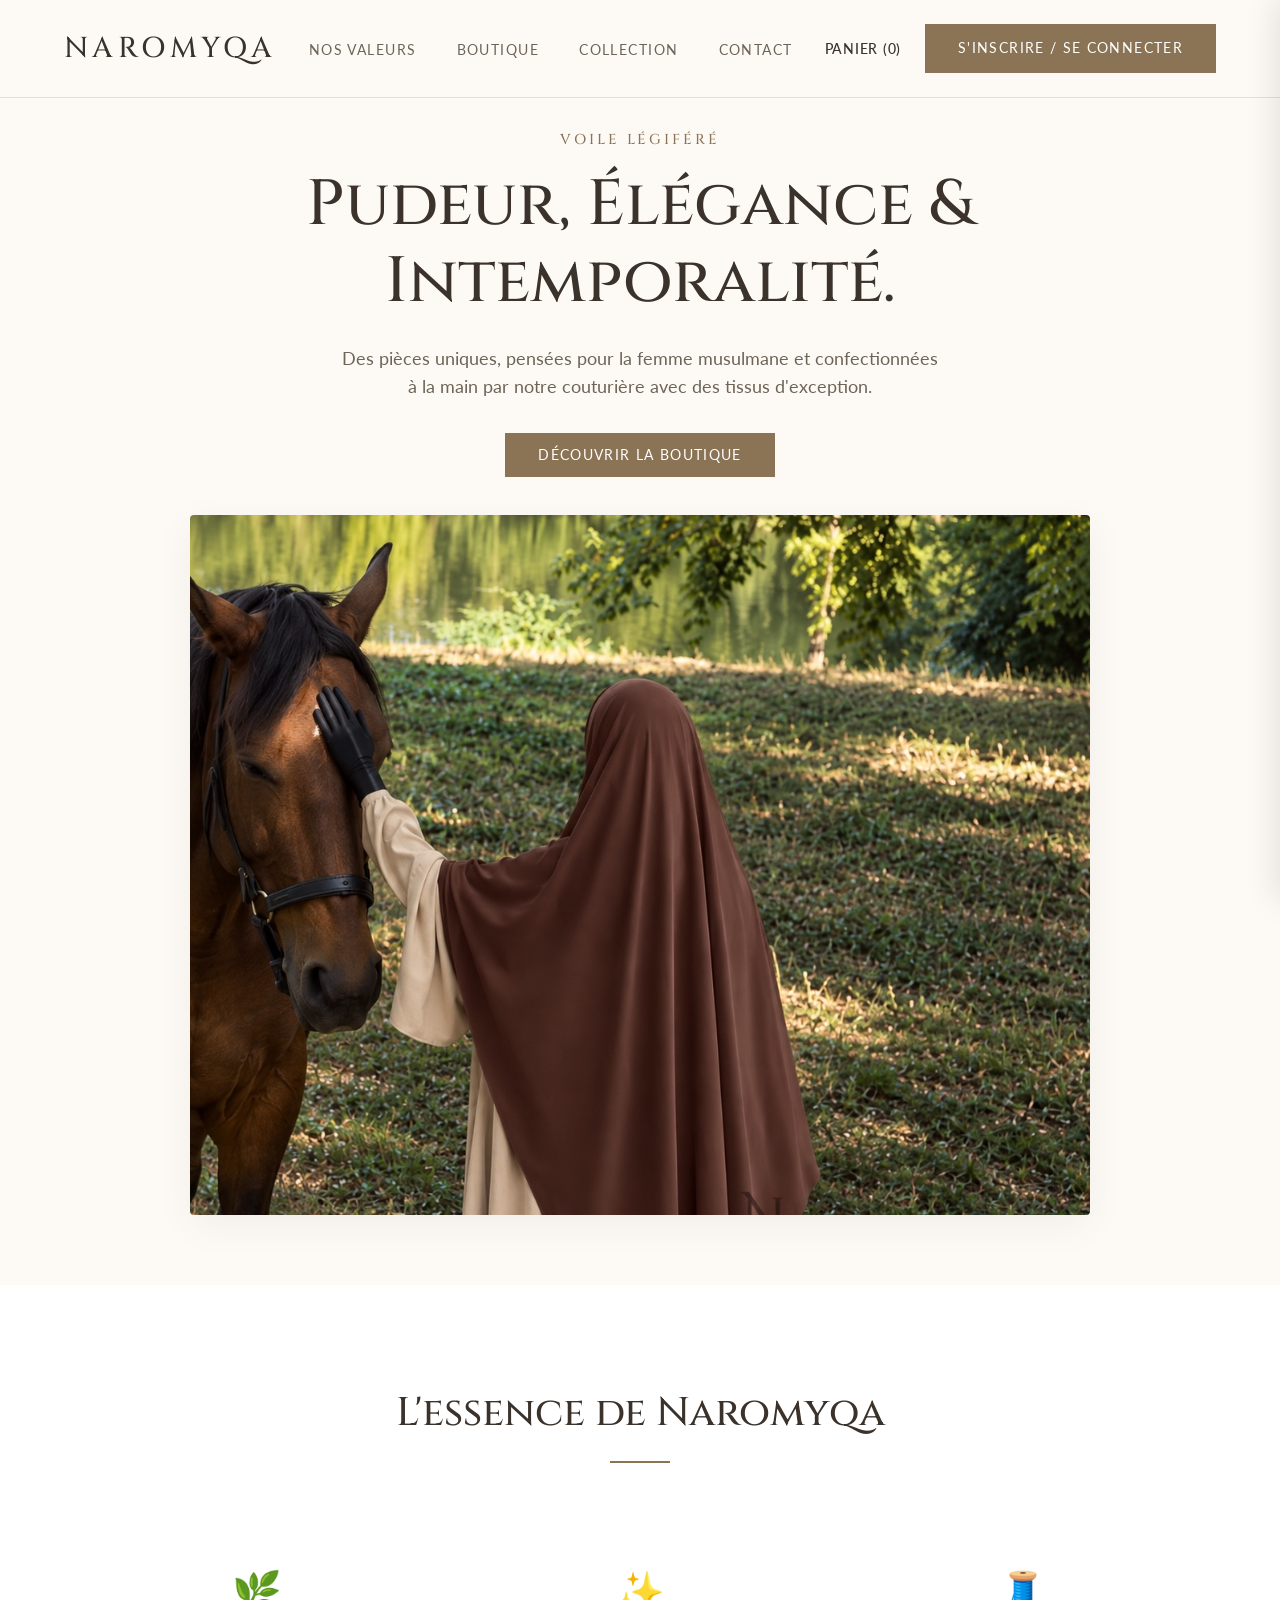
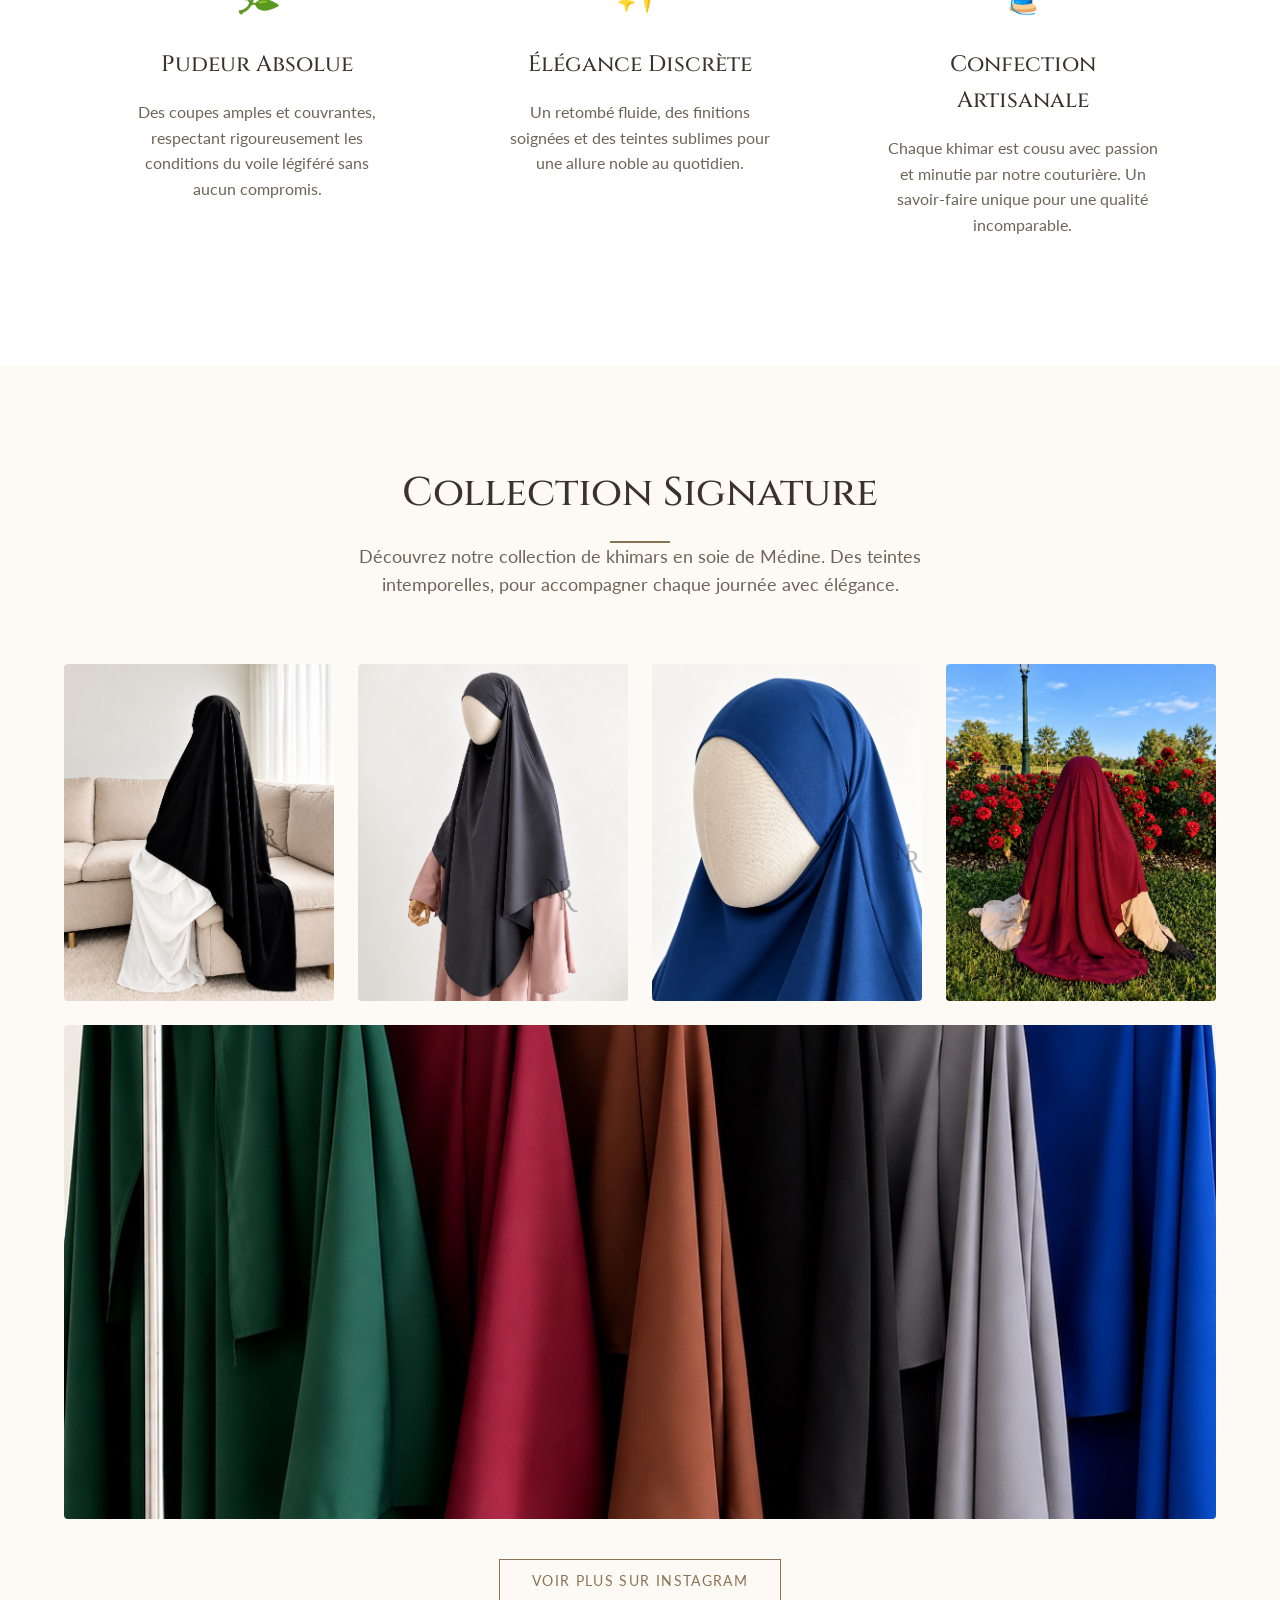
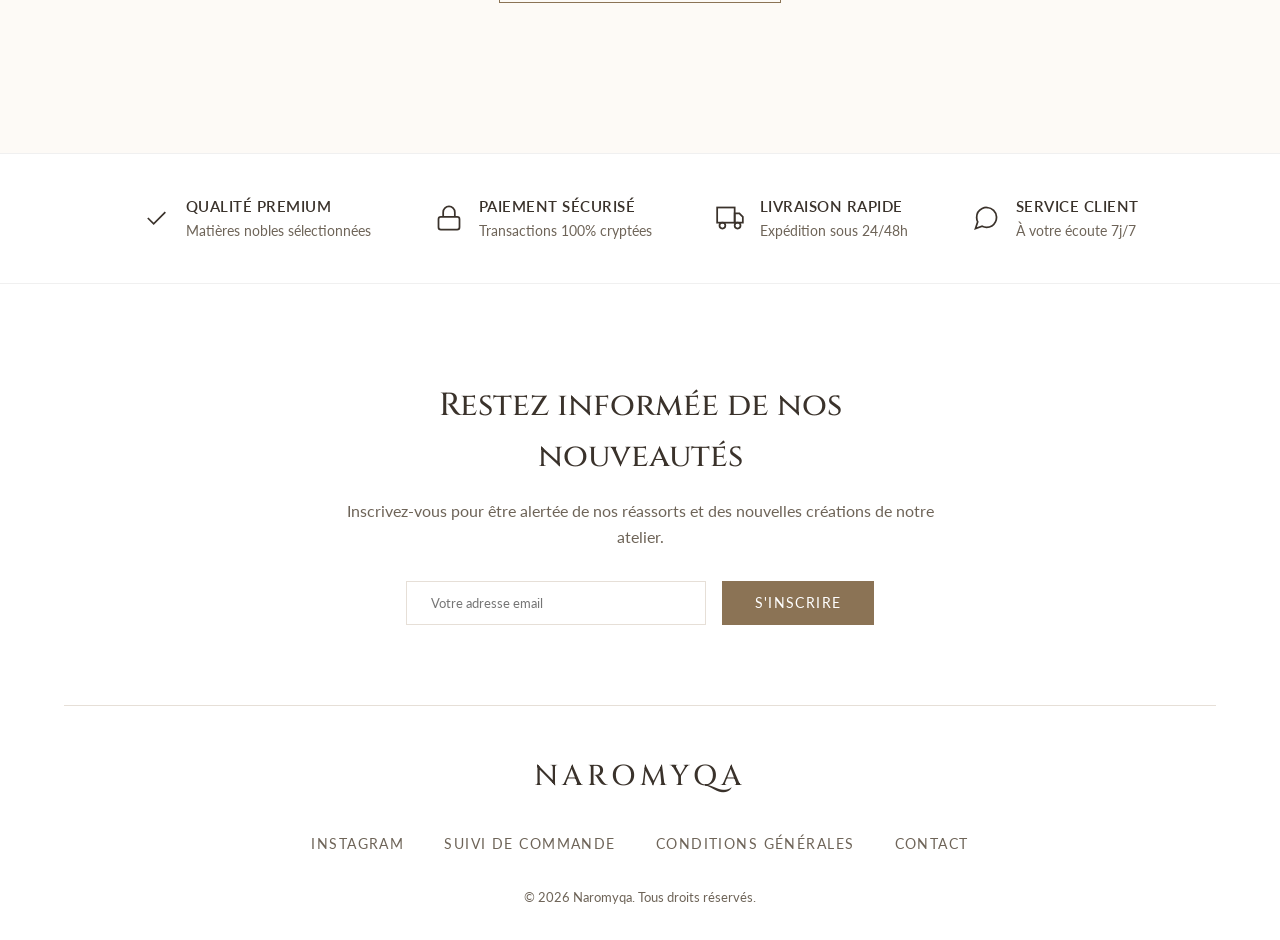
==== index.html @ 2ec2189b "Initial commit with checkout and klaviyo backend" ====
<!DOCTYPE html>
<html lang="fr">
<head>
    <meta charset="UTF-8">
    <meta name="viewport" content="width=device-width, initial-scale=1.0">
    <title>Naromyqa | Pudeur, Élégance, Intemporalité</title>
    <meta name="description" content="Découvrez Naromyqa, votre marque de khimars et voiles légiférés. Des pièces intemporelles, confectionnées avec soin par notre couturière.">
    <link rel="preconnect" href="https://fonts.googleapis.com">
    <link rel="preconnect" href="https://fonts.gstatic.com" crossorigin>
    <link href="https://fonts.googleapis.com/css2?family=Cinzel:wght@400;500;600&family=Lato:wght@300;400&display=swap" rel="stylesheet">
    <link rel="stylesheet" href="styles.css">
    <script src="https://cdn.jsdelivr.net/npm/@supabase/supabase-js@2"></script>
</head>
<body>
    <nav class="navbar">
        <a href="index.html" class="logo">NAROMYQA</a>
        <ul class="nav-links">
            <li><a href="index.html#valeurs">Nos Valeurs</a></li>
            <li><a href="boutique.html">Boutique</a></li>
            <li><a href="index.html#collection">Collection</a></li>
            <li><a href="index.html#contact">Contact</a></li>
        </ul>
        <div class="nav-actions">
            <a href="#" class="cart-toggle" id="cart-btn">Panier (<span id="cart-count">0</span>)</a>
            <a href="login.html" class="btn-primary" id="nav-auth-btn">S'inscrire / Se connecter</a>
        </div>
    </nav>

    <header class="hero">
        <div class="hero-content fade-in-up">
            <span class="eyebrow">Voile Légiféré</span>
            <h1 class="hero-title">Pudeur, Élégance & Intemporalité.</h1>
            <p class="hero-subtitle">Des pièces uniques, pensées pour la femme musulmane et confectionnées à la main par notre couturière avec des tissus d'exception.</p>
            <div class="hero-actions">
                <a href="boutique.html" class="btn-primary">Découvrir la boutique</a>
            </div>
        </div>
        <div class="hero-image-wrapper fade-in-up delay-1">
            <img src="assets/hero-khimar.jpg" alt="Collection Naromyqa Khimar" class="hero-image">
        </div>
    </header>

    <section id="valeurs" class="features">
        <div class="section-header fade-in-up">
            <h2>L'essence de Naromyqa</h2>
            <div class="divider"></div>
        </div>
        <div class="features-grid">
            <div class="feature-card fade-in-up">
                <div class="icon">🌿</div>
                <h3>Pudeur Absolue</h3>
                <p>Des coupes amples et couvrantes, respectant rigoureusement les conditions du voile légiféré sans aucun compromis.</p>
            </div>
            <div class="feature-card fade-in-up delay-1">
                <div class="icon">✨</div>
                <h3>Élégance Discrète</h3>
                <p>Un retombé fluide, des finitions soignées et des teintes sublimes pour une allure noble au quotidien.</p>
            </div>
            <div class="feature-card fade-in-up delay-2">
                <div class="icon">🧵</div>
                <h3>Confection Artisanale</h3>
                <p>Chaque khimar est cousu avec passion et minutie par notre couturière. Un savoir-faire unique pour une qualité incomparable.</p>
            </div>
        </div>
    </section>

    <section id="collection" class="collection fade-in-up">
        <div class="section-header">
            <h2>Collection Signature</h2>
            <div class="divider"></div>
            <p class="collection-desc">Découvrez notre collection de khimars en soie de Médine. Des teintes intemporelles, pour accompagner chaque journée avec élégance.</p>
        </div>
        <div class="gallery-grid">
            <div class="gallery-item">
                <img src="assets/khimar-gris.jpg" alt="Khimar Gris">
                <div class="overlay"><span>Gris</span></div>
            </div>
            <div class="gallery-item">
                <img src="assets/khimar-noir.jpg" alt="Khimar Noir">
                <div class="overlay"><span>Noir</span></div>
            </div>
            <div class="gallery-item">
                <img src="assets/khimar-bleu.jpg" alt="Khimar Bleu Marine">
                <div class="overlay"><span>Bleu Marine</span></div>
            </div>
            <div class="gallery-item">
                <img src="assets/khimar-bordeaux.jpg" alt="Khimar Bordeaux">
                <div class="overlay"><span>Bordeaux</span></div>
            </div>
            <div class="gallery-item large">
                <img src="assets/collection.jpg" alt="Collection Complète">
                <div class="overlay"><span>La Collection</span></div>
            </div>
        </div>
        <div class="collection-action">
            <a href="https://instagram.com/naromyqa" target="_blank" class="btn-secondary">Voir plus sur Instagram</a>
        </div>
    </section>

    <!-- TRUST BAR CONVERSION -->
    <section class="trust-bar fade-in-up" style="margin-top: 4rem;">
        <div class="trust-item">
            <svg viewBox="0 0 24 24" fill="none" stroke="currentColor" stroke-width="1.5"><path d="M5 12l5 5L20 7"></path></svg>
            <div>
                <h4>Qualité Premium</h4>
                <p>Matières nobles sélectionnées</p>
            </div>
        </div>
        <div class="trust-item">
            <svg viewBox="0 0 24 24" fill="none" stroke="currentColor" stroke-width="1.5"><rect x="3" y="11" width="18" height="11" rx="2" ry="2"></rect><path d="M7 11V7a5 5 0 0 1 10 0v4"></path></svg>
            <div>
                <h4>Paiement Sécurisé</h4>
                <p>Transactions 100% cryptées</p>
            </div>
        </div>
        <div class="trust-item">
            <svg viewBox="0 0 24 24" fill="none" stroke="currentColor" stroke-width="1.5"><rect x="1" y="3" width="15" height="13"></rect><polygon points="16 8 20 8 23 11 23 16 16 16 16 8"></polygon><circle cx="5.5" cy="18.5" r="2.5"></circle><circle cx="18.5" cy="18.5" r="2.5"></circle></svg>
            <div>
                <h4>Livraison Rapide</h4>
                <p>Expédition sous 24/48h</p>
            </div>
        </div>
        <div class="trust-item">
            <svg viewBox="0 0 24 24" fill="none" stroke="currentColor" stroke-width="1.5"><path d="M21 11.5a8.38 8.38 0 0 1-.9 3.8 8.5 8.5 0 0 1-7.6 4.7 8.38 8.38 0 0 1-3.8-.9L3 21l1.9-5.7a8.38 8.38 0 0 1-.9-3.8 8.5 8.5 0 0 1 4.7-7.6 8.38 8.38 0 0 1 3.8-.9h.5a8.48 8.48 0 0 1 8 8v.5z"></path></svg>
            <div>
                <h4>Service Client</h4>
                <p>À votre écoute 7j/7</p>
            </div>
        </div>
    </section>

    <footer id="contact" class="footer">
        <div class="footer-cta fade-in-up">
            <h2>Restez informée de nos nouveautés</h2>
            <p>Inscrivez-vous pour être alertée de nos réassorts et des nouvelles créations de notre atelier.</p>
            <form class="waitlist-form">
                <input type="email" placeholder="Votre adresse email" required>
                <button type="submit" class="btn-primary">S'inscrire</button>
            </form>
        </div>
        <div class="footer-bottom">
            <div class="logo">NAROMYQA</div>
            <div class="footer-links">
                <a href="#">Instagram</a>
                <a href="suivi.html">Suivi de commande</a>
                <a href="#">Conditions Générales</a>
                <a href="#">Contact</a>
            </div>
            <p class="copyright">© 2026 Naromyqa. Tous droits réservés.</p>
        </div>
    </footer>

    <!-- Panier (Sidebar) -->
    <div class="cart-overlay" id="cart-overlay"></div>
    <div class="cart-sidebar" id="cart-sidebar">
        <div class="cart-header">
            <h2>Votre Panier</h2>
            <button class="close-cart" id="close-cart">&times;</button>
        </div>
        <div class="shipping-bar-container">
            <p id="shipping-message">Livraison gratuite à partir de <strong>80 €</strong></p>
            <div class="shipping-progress">
                <div class="shipping-progress-fill" id="shipping-progress-fill"></div>
            </div>
        </div>
        <div class="cart-items" id="cart-items">
            <!-- Items injectés via JS -->
        </div>
        <div class="cart-footer">
            <div class="cart-reassurance">
                <span>🔒 Paiement sécurisé</span>
                <span>📦 Expédition 24/48h</span>
            </div>
            <div class="cart-total">
                <span>TOTAL</span>
                <span id="cart-total-price">0,00 €</span>
            </div>
            <button class="btn-primary w-100 checkout-btn" onclick="window.location.href='checkout.html'" style="width:100%; font-size:1.1rem; padding:1rem; letter-spacing:1px; display:flex; justify-content:center; align-items:center; gap:10px;">
                <svg width="20" height="20" viewBox="0 0 24 24" fill="none" stroke="currentColor" stroke-width="2"><rect x="3" y="11" width="18" height="11" rx="2" ry="2"></rect><path d="M7 11V7a5 5 0 0 1 10 0v4"></path></svg>
                PASSER À LA CAISSE
            </button>
            <div class="payment-methods">
                <img src="https://upload.wikimedia.org/wikipedia/commons/b/b5/PayPal.svg" alt="PayPal" height="15" style="margin-right:10px;">
                <img src="https://upload.wikimedia.org/wikipedia/commons/2/2a/Mastercard-logo.svg" alt="Mastercard" height="15">
            </div>
        </div>
    </div>

    <script src="auth.js?v=3"></script>
    <script src="script.js?v=3"></script>
</body>
</html>
---- styles.css ----
:root {
    --bg-color: #fdfaf6; /* Soft beige/cream */
    --text-primary: #3a322b; /* Deep taupe/brown */
    --text-secondary: #6e6458;
    --accent: #8b7355; /* Warm earthy tone */
    --accent-hover: #6a573f;
    --surface: #ffffff;
    --border: #e6dfd7;
}

* {
    margin: 0;
    padding: 0;
    box-sizing: border-box;
}

body {
    background-color: var(--bg-color);
    color: var(--text-primary);
    font-family: 'Lato', sans-serif;
    line-height: 1.6;
    overflow-x: hidden;
    -webkit-font-smoothing: antialiased;
}

h1, h2, h3, .logo, .eyebrow {
    font-family: 'Cinzel', serif;
    font-weight: 500;
}

a {
    text-decoration: none;
    color: inherit;
    transition: color 0.3s ease;
}

/* Navbar */
.navbar {
    position: fixed;
    top: 0;
    left: 0;
    width: 100%;
    padding: 1.5rem 5%;
    display: flex;
    justify-content: space-between;
    align-items: center;
    background: rgba(253, 250, 246, 0.9);
    backdrop-filter: blur(10px);
    z-index: 1000;
    border-bottom: 1px solid var(--border);
}

.logo {
    font-size: 1.8rem;
    letter-spacing: 0.15em;
    color: var(--text-primary);
}

.nav-links {
    display: flex;
    list-style: none;
    gap: 2.5rem;
}

.nav-links a {
    font-size: 0.9rem;
    color: var(--text-secondary);
    text-transform: uppercase;
    letter-spacing: 0.1em;
}

.nav-links a:hover {
    color: var(--accent);
}

/* Buttons */
.btn-primary {
    background: var(--accent);
    color: #fff;
    padding: 0.8rem 2rem;
    font-family: 'Lato', sans-serif;
    font-weight: 400;
    text-transform: uppercase;
    letter-spacing: 0.1em;
    font-size: 0.85rem;
    transition: all 0.3s ease;
    border: 1px solid var(--accent);
    cursor: pointer;
}

.btn-primary:hover {
    background: var(--accent-hover);
    border-color: var(--accent-hover);
}

.btn-secondary {
    background: transparent;
    color: var(--accent);
    padding: 0.8rem 2rem;
    font-family: 'Lato', sans-serif;
    text-transform: uppercase;
    letter-spacing: 0.1em;
    font-size: 0.85rem;
    transition: all 0.3s ease;
    border: 1px solid var(--accent);
}

.btn-secondary:hover {
    background: var(--accent);
    color: #fff;
}

/* Hero Section */
.hero {
    min-height: 100vh;
    display: flex;
    flex-direction: column;
    align-items: center;
    justify-content: center;
    text-align: center;
    padding: 8rem 5% 4rem;
    position: relative;
}

.hero-content {
    max-width: 800px;
    z-index: 2;
    margin-bottom: 3rem;
}

.eyebrow {
    color: var(--accent);
    letter-spacing: 0.2em;
    font-size: 0.9rem;
    display: block;
    margin-bottom: 1rem;
    text-transform: uppercase;
}

.hero-title {
    font-size: clamp(2.5rem, 5vw, 4.5rem);
    line-height: 1.2;
    margin-bottom: 1.5rem;
    color: var(--text-primary);
}

.hero-subtitle {
    font-size: 1.1rem;
    color: var(--text-secondary);
    max-width: 600px;
    margin: 0 auto 2.5rem;
}

.hero-image-wrapper {
    width: 100%;
    max-width: 900px;
    position: relative;
}

.hero-image {
    width: 100%;
    height: auto;
    max-height: 700px;
    box-shadow: 0 10px 40px rgba(0,0,0,0.05);
    border-radius: 4px;
    object-fit: cover;
    object-position: center 30%;
}

/* Features / Values */
.features {
    padding: 6rem 5%;
    background-color: var(--surface);
}

.section-header {
    text-align: center;
    margin-bottom: 4rem;
}

.section-header h2 {
    font-size: 2.5rem;
    margin-bottom: 1rem;
}

.divider {
    width: 60px;
    height: 2px;
    background-color: var(--accent);
    margin: 0 auto;
}

.features-grid {
    display: grid;
    grid-template-columns: repeat(auto-fit, minmax(280px, 1fr));
    gap: 3rem;
    max-width: 1100px;
    margin: 0 auto;
    text-align: center;
}

.feature-card {
    padding: 2rem;
}

.icon {
    font-size: 2.5rem;
    margin-bottom: 1.5rem;
    color: var(--accent);
}

.feature-card h3 {
    font-size: 1.4rem;
    margin-bottom: 1rem;
}

.feature-card p {
    color: var(--text-secondary);
    font-size: 1rem;
}

/* Collection Gallery */
.collection {
    padding: 6rem 5%;
    background: var(--bg-color);
    text-align: center;
}

.collection-desc {
    color: var(--text-secondary);
    max-width: 600px;
    margin: 0 auto 3rem;
    font-size: 1.1rem;
}

.gallery-grid {
    display: grid;
    grid-template-columns: repeat(auto-fit, minmax(220px, 1fr));
    gap: 1.5rem;
    max-width: 1200px;
    margin: 0 auto;
}

.gallery-item {
    position: relative;
    border-radius: 4px;
    overflow: hidden;
    aspect-ratio: 4/5;
    background-color: var(--border);
}

.gallery-item.large {
    grid-column: 1 / -1;
    aspect-ratio: 21/9;
}

.gallery-item img {
    width: 100%;
    height: 100%;
    object-fit: cover;
    object-position: center;
    transition: transform 0.5s ease;
}

.gallery-item:hover img {
    transform: scale(1.05);
}

.overlay {
    position: absolute;
    inset: 0;
    background: rgba(58, 50, 43, 0.5);
    display: flex;
    align-items: center;
    justify-content: center;
    opacity: 0;
    transition: opacity 0.3s ease;
}

.gallery-item:hover .overlay {
    opacity: 1;
}

.overlay span {
    color: #fff;
    font-family: 'Cinzel', serif;
    font-size: 1.2rem;
    letter-spacing: 0.1em;
}

.collection-action {
    margin-top: 3rem;
}

@media (max-width: 768px) {
    .gallery-item.large {
        aspect-ratio: 16/9;
    }
}

/* Footer */
.footer {
    padding: 6rem 5% 2rem;
    background-color: var(--surface);
}

.footer-cta {
    text-align: center;
    max-width: 600px;
    margin: 0 auto 5rem;
}

.footer-cta h2 {
    font-size: 2rem;
    margin-bottom: 1rem;
}

.footer-cta p {
    color: var(--text-secondary);
    margin-bottom: 2rem;
}

.waitlist-form {
    display: flex;
    gap: 1rem;
    justify-content: center;
}

.waitlist-form input {
    background: transparent;
    border: 1px solid var(--border);
    color: var(--text-primary);
    padding: 0.8rem 1.5rem;
    width: 100%;
    max-width: 300px;
    font-family: 'Lato', sans-serif;
    outline: none;
    transition: border-color 0.3s ease;
}

.waitlist-form input:focus {
    border-color: var(--accent);
}

.footer-bottom {
    display: flex;
    flex-direction: column;
    align-items: center;
    gap: 2rem;
    padding-top: 3rem;
    border-top: 1px solid var(--border);
}

.footer-links {
    display: flex;
    gap: 2.5rem;
}

.footer-links a {
    color: var(--text-secondary);
    font-size: 0.9rem;
    text-transform: uppercase;
    letter-spacing: 0.1em;
}

.footer-links a:hover {
    color: var(--accent);
}

.copyright {
    color: var(--text-secondary);
    font-size: 0.8rem;
}

/* Animations */
.fade-in-up {
    opacity: 0;
    transform: translateY(30px);
    transition: opacity 0.8s ease, transform 0.8s ease;
}

.fade-in-up.visible {
    opacity: 1;
    transform: translateY(0);
}

.delay-1 { transition-delay: 0.2s; }
.delay-2 { transition-delay: 0.4s; }

/* Responsive */
@media (max-width: 768px) {
    .nav-links {
        display: none;
    }
    
    .waitlist-form {
        flex-direction: column;
        align-items: center;
    }
    
    .hero-title {
        font-size: 2.2rem;
    }
}

/* --- BOUTIQUE STYLES --- */
.shop-page {
    background-color: var(--bg-color);
}

.shop-header {
    padding: 10rem 5% 4rem;
    text-align: center;
    background: var(--surface);
    border-bottom: 1px solid var(--border);
}

.shop-header h1 {
    font-size: 3.5rem;
    color: var(--text-primary);
    margin-bottom: 1rem;
}

.shop-header p {
    color: var(--text-secondary);
    font-size: 1.1rem;
    max-width: 600px;
    margin: 0 auto;
}

.shop-container {
    padding: 5rem 5%;
    max-width: 1400px;
    margin: 0 auto;
    display: flex;
    flex-direction: column;
    gap: 3rem;
}

.product-grid {
    display: grid;
    grid-template-columns: repeat(auto-fill, minmax(280px, 1fr));
    gap: 3rem 2rem;
}

.product-card {
    background: transparent;
    transition: transform 0.3s ease;
}

.product-card:hover {
    transform: translateY(-5px);
}

.product-image {
    position: relative;
    border-radius: 4px;
    overflow: hidden;
    aspect-ratio: 4/5;
    background: var(--surface);
    margin-bottom: 1.5rem;
}

.product-image img {
    width: 100%;
    height: 100%;
    object-fit: cover;
    object-position: center;
    transition: transform 0.6s ease;
}

.product-card:hover .product-image img {
    transform: scale(1.05);
}

.badge {
    position: absolute;
    top: 1rem;
    left: 1rem;
    background: var(--accent);
    color: #fff;
    padding: 0.3rem 1rem;
    font-size: 0.75rem;
    text-transform: uppercase;
    letter-spacing: 0.1em;
    border-radius: 2px;
}

.product-info {
    text-align: center;
}

.product-info h3 {
    font-size: 1.2rem;
    margin-bottom: 0.5rem;
    color: var(--text-primary);
}

.product-material {
    color: var(--text-secondary);
    font-size: 0.9rem;
    margin-bottom: 0.8rem;
    text-transform: uppercase;
    letter-spacing: 0.05em;
}

.product-price {
    font-size: 1.3rem;
    color: var(--text-primary);
    font-weight: 500;
    margin-bottom: 1.5rem;
}

.add-to-cart {
    width: 100%;
}

/* --- PANIER STYLES --- */
.nav-actions {
    display: flex;
    align-items: center;
    gap: 1.5rem;
}

.cart-toggle {
    font-weight: 500;
    text-transform: uppercase;
    letter-spacing: 0.05em;
    font-size: 0.9rem;
    cursor: pointer;
}

.cart-overlay {
    position: fixed;
    top: 0;
    left: 0;
    width: 100vw;
    height: 100vh;
    background: rgba(0, 0, 0, 0.5);
    z-index: 1999;
    opacity: 0;
    visibility: hidden;
    transition: all 0.3s ease;
}

.cart-overlay.active {
    opacity: 1;
    visibility: visible;
}

.cart-sidebar {
    position: fixed;
    top: 0;
    right: -400px;
    width: 400px;
    max-width: 100vw;
    height: 100vh;
    background: var(--surface);
    z-index: 2000;
    display: flex;
    flex-direction: column;
    transition: right 0.4s ease;
    box-shadow: -5px 0 30px rgba(0,0,0,0.1);
}

.cart-sidebar.active {
    right: 0;
}

.cart-header {
    padding: 1.5rem 2rem;
    border-bottom: 1px solid var(--border);
    display: flex;
    justify-content: space-between;
    align-items: center;
}

.cart-header h2 {
    font-size: 1.5rem;
    margin: 0;
}

.close-cart {
    background: none;
    border: none;
    font-size: 2rem;
    cursor: pointer;
    color: var(--text-primary);
}

.cart-items {
    flex-grow: 1;
    padding: 2rem;
    overflow-y: auto;
    display: flex;
    flex-direction: column;
    gap: 1.5rem;
}

.cart-item {
    display: flex;
    gap: 1rem;
    align-items: center;
    border-bottom: 1px solid var(--border);
    padding-bottom: 1rem;
}

.cart-item img {
    width: 70px;
    height: 90px;
    object-fit: cover;
    border-radius: 4px;
}

.cart-item-details {
    flex-grow: 1;
}

.cart-item-title {
    font-size: 0.95rem;
    margin-bottom: 0.3rem;
}

.cart-item-price {
    font-weight: 500;
    color: var(--accent);
}

.cart-item-actions {
    display: flex;
    align-items: center;
    gap: 0.8rem;
    margin-top: 0.5rem;
}

.qty-btn {
    background: var(--bg-color);
    border: 1px solid var(--border);
    width: 25px;
    height: 25px;
    border-radius: 50%;
    cursor: pointer;
    display: flex;
    align-items: center;
    justify-content: center;
}

.remove-item {
    background: none;
    border: none;
    color: #cc0000;
    font-size: 0.8rem;
    cursor: pointer;
    margin-left: auto;
    text-decoration: underline;
}

.cart-footer {
    padding: 2rem;
    border-top: 1px solid var(--border);
    background: var(--surface);
}

.cart-total {
    display: flex;
    justify-content: space-between;
    font-size: 1.3rem;
    font-weight: 500;
    margin-bottom: 1.5rem;
}

.shipping-bar-container {
    padding: 1rem 2rem;
    background: #fdfbf7;
    border-bottom: 1px solid var(--border);
}

.shipping-bar-container p {
    font-size: 0.85rem;
    text-align: center;
    margin-bottom: 0.5rem;
    color: var(--text-primary);
}

.shipping-progress {
    height: 4px;
    background: #e0e0e0;
    border-radius: 4px;
    overflow: hidden;
}

.shipping-progress-fill {
    height: 100%;
    background: var(--text-primary);
    width: 0%;
    transition: width 0.5s ease, background-color 0.5s ease;
}

.cart-reassurance {
    display: flex;
    justify-content: space-between;
    font-size: 0.8rem;
    font-weight: 500;
    color: var(--text-secondary);
    margin-bottom: 1.5rem;
}

.payment-methods {
    display: flex;
    justify-content: center;
    align-items: center;
    margin-top: 1rem;
    opacity: 0.6;
}

/* --- PRODUCT PAGE STYLES --- */
.product-page-layout {
    background-color: var(--surface);
}
.product-detail-container {
    padding: 8rem 5% 4rem;
    max-width: 1200px;
    margin: 0 auto;
}
.breadcrumbs {
    font-size: 0.9rem;
    color: var(--text-secondary);
    margin-bottom: 2rem;
}
.breadcrumbs a {
    color: var(--text-primary);
    text-decoration: none;
}
.product-detail-grid {
    display: grid;
    grid-template-columns: 1fr 1fr;
    gap: 4rem;
}
.product-gallery img {
    width: 100%;
    aspect-ratio: 4/5;
    object-fit: cover;
    border-radius: 4px;
}
.product-info-panel {
    display: flex;
    flex-direction: column;
}
.product-info-panel h1 {
    font-size: 2.5rem;
    margin-bottom: 1rem;
    color: var(--text-primary);
}
.product-price-large {
    font-size: 2rem;
    font-weight: 500;
    color: var(--text-primary);
    margin-bottom: 0.5rem;
}
.klarna-promo {
    font-size: 0.85rem;
    color: var(--text-secondary);
    margin-bottom: 2rem;
}
.product-description {
    line-height: 1.6;
    margin-bottom: 2rem;
    color: var(--text-secondary);
}
.option-label {
    margin-bottom: 0.5rem;
    font-size: 0.9rem;
}
.color-selectors {
    display: flex;
    gap: 1rem;
    margin-bottom: 2rem;
}
.color-btn {
    width: 40px;
    height: 40px;
    border-radius: 50%;
    border: 2px solid transparent;
    cursor: pointer;
    transition: all 0.3s ease;
}
.color-btn.active {
    border-color: var(--accent);
    box-shadow: 0 0 0 2px var(--bg-color), 0 0 0 4px var(--accent);
}
.add-to-cart-wrapper {
    display: flex;
    gap: 1rem;
    margin-bottom: 2rem;
}
.qty-selector {
    display: flex;
    align-items: center;
    border: 1px solid var(--border);
    border-radius: 4px;
}
.qty-selector button {
    background: none;
    border: none;
    width: 40px;
    height: 100%;
    font-size: 1.2rem;
    cursor: pointer;
}
.qty-selector input {
    width: 40px;
    text-align: center;
    border: none;
    font-size: 1rem;
    background: transparent;
    color: var(--text-primary);
}
.detail-add-btn {
    flex-grow: 1;
    padding: 1rem;
    font-size: 1.1rem;
    letter-spacing: 1px;
}
.product-perks {
    display: flex;
    flex-direction: column;
    gap: 0.8rem;
    margin-bottom: 3rem;
    font-size: 0.9rem;
    color: var(--text-secondary);
}
.accordion-item {
    border-bottom: 1px solid var(--border);
}
.accordion-header {
    width: 100%;
    background: none;
    border: none;
    padding: 1.5rem 0;
    display: flex;
    justify-content: space-between;
    font-size: 1rem;
    font-weight: 500;
    color: var(--text-primary);
    cursor: pointer;
}
.accordion-content {
    max-height: 0;
    overflow: hidden;
    transition: max-height 0.3s ease;
}
@media (max-width: 768px) {
    .product-detail-grid {
        grid-template-columns: 1fr;
        gap: 2rem;
    }
}

/* --- AUTH PAGE STYLES --- */
.auth-page {
    background-color: var(--bg-color);
    min-height: 100vh;
    display: flex;
    align-items: center;
    justify-content: center;
}
.auth-container {
    width: 100%;
    max-width: 450px;
    padding: 2rem;
}
.auth-box {
    background: var(--surface);
    padding: 3rem;
    border-radius: 4px;
    box-shadow: 0 10px 40px rgba(0,0,0,0.05);
    text-align: center;
    transition: transform 0.2s ease, opacity 0.2s ease;
}
.btn-primary.loading {
    opacity: 0.7;
    cursor: not-allowed;
    background-color: var(--text-secondary);
    border-color: var(--text-secondary);
}

/* Account Dashboard Specific Styles */
.account-tab {
    display: block;
    padding: 12px 16px;
    color: var(--text-secondary);
    text-decoration: none;
    border-radius: 4px;
    transition: background 0.2s, color 0.2s, border-left 0.2s;
    font-size: 1.05rem;
    border-left: 3px solid transparent;
}
.account-tab:hover {
    background: #fafafa;
    color: var(--text-primary);
}
.account-tab.active {
    background: #f9f9f9;
    color: var(--primary);
    border-left: 3px solid var(--primary);
    font-weight: 500;
}
.account-panel {
    animation: fadeIn 0.4s ease-out;
}
@keyframes fadeIn {
    from { opacity: 0; transform: translateY(10px); }
    to { opacity: 1; transform: translateY(0); }
}

/* --- OPTIMISATIONS E-COMMERCE CONVERSION --- */
/* Trust Bar Globale */
.trust-bar {
    display: flex;
    justify-content: center;
    gap: 4rem;
    padding: 2.5rem 5%;
    background: var(--surface);
    border-top: 1px solid #f0f0f0;
    border-bottom: 1px solid #f0f0f0;
    flex-wrap: wrap;
}
.trust-item {
    display: flex;
    align-items: center;
    gap: 1rem;
    color: var(--text-primary);
}
.trust-item svg {
    color: var(--primary);
    width: 28px;
    height: 28px;
}
.trust-item h4 {
    font-size: 0.95rem;
    margin-bottom: 0.2rem;
    font-weight: 600;
    text-transform: uppercase;
    letter-spacing: 0.5px;
}
.trust-item p {
    font-size: 0.85rem;
    color: var(--text-secondary);
    margin: 0;
}

/* Sticky Cart Bar sur page produit */
.sticky-cart-bar {
    position: fixed;
    bottom: 0;
    left: 0;
    width: 100%;
    background: rgba(255, 255, 255, 0.95);
    backdrop-filter: blur(10px);
    border-top: 1px solid #eee;
    box-shadow: 0 -10px 30px rgba(0,0,0,0.05);
    padding: 1rem 5%;
    display: flex;
    justify-content: space-between;
    align-items: center;
    transform: translateY(100%);
    transition: transform 0.4s cubic-bezier(0.16, 1, 0.3, 1);
    z-index: 1000;
}
.sticky-cart-bar.visible {
    transform: translateY(0);
}
.sticky-product-info {
    display: flex;
    align-items: center;
    gap: 1.5rem;
}
.sticky-product-info img {
    width: 50px;
    height: 50px;
    object-fit: cover;
    border-radius: 4px;
}
.sticky-product-info h4 {
    font-family: 'Cinzel', serif;
    font-size: 1.1rem;
    margin: 0 0 0.2rem 0;
}
.sticky-product-info p {
    color: var(--primary);
    font-weight: bold;
    margin: 0;
}

/* Bouton Checkout Pulsing dans le panier */
.checkout-btn {
    animation: pulseCheckout 2s infinite;
}
@keyframes pulseCheckout {
    0% { box-shadow: 0 0 0 0 rgba(166, 143, 119, 0.4); }
    70% { box-shadow: 0 0 0 10px rgba(166, 143, 119, 0); }
    100% { box-shadow: 0 0 0 0 rgba(166, 143, 119, 0); }
}
.auth-box h1 {
    font-size: 2rem;
    margin-bottom: 0.5rem;
    color: var(--text-primary);
}
.auth-box p {
    color: var(--text-secondary);
    margin-bottom: 2rem;
    font-size: 0.95rem;
}
.auth-form {
    display: flex;
    flex-direction: column;
    gap: 1.5rem;
    text-align: left;
}
.form-group label {
    display: block;
    margin-bottom: 0.5rem;
    font-size: 0.9rem;
    color: var(--text-primary);
}
.form-group input {
    width: 100%;
    padding: 0.8rem;
    border: 1px solid var(--border);
    border-radius: 4px;
    background: var(--bg-color);
    color: var(--text-primary);
    font-family: 'Lato', sans-serif;
    outline: none;
    transition: border-color 0.3s ease;
}
.form-group input:focus {
    border-color: var(--accent);
}
.auth-switch {
    margin-top: 1.5rem;
    font-size: 0.9rem;
}
.auth-switch a {
    color: var(--text-primary);
    font-weight: 600;
    text-decoration: underline;
}
.auth-error {
    background: #ffebee;
    color: #c62828;
    padding: 0.8rem;
    border-radius: 4px;
    margin-bottom: 1rem;
    font-size: 0.9rem;
}
.auth-success {
    background: #e8f5e9;
    color: #2e7d32;
    padding: 0.8rem;
    border-radius: 4px;
    margin-bottom: 1rem;
    font-size: 0.9rem;
}
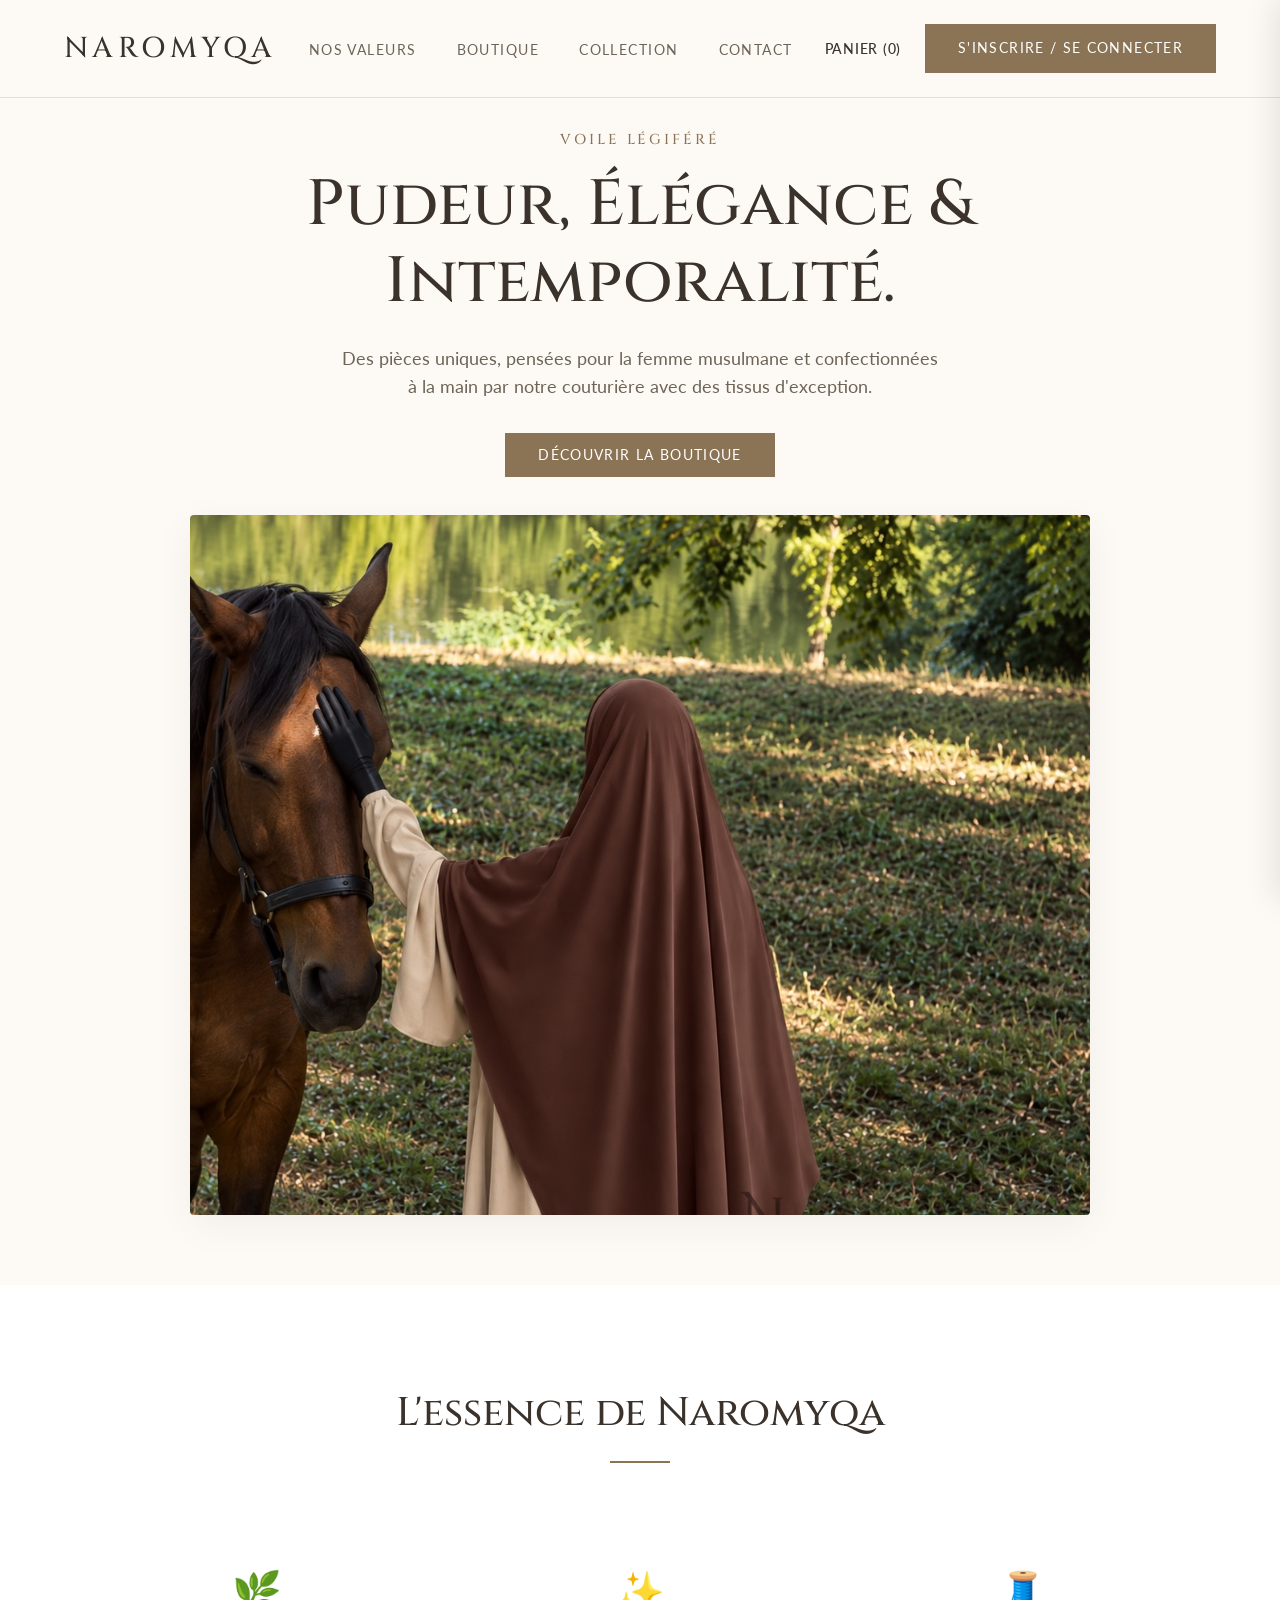
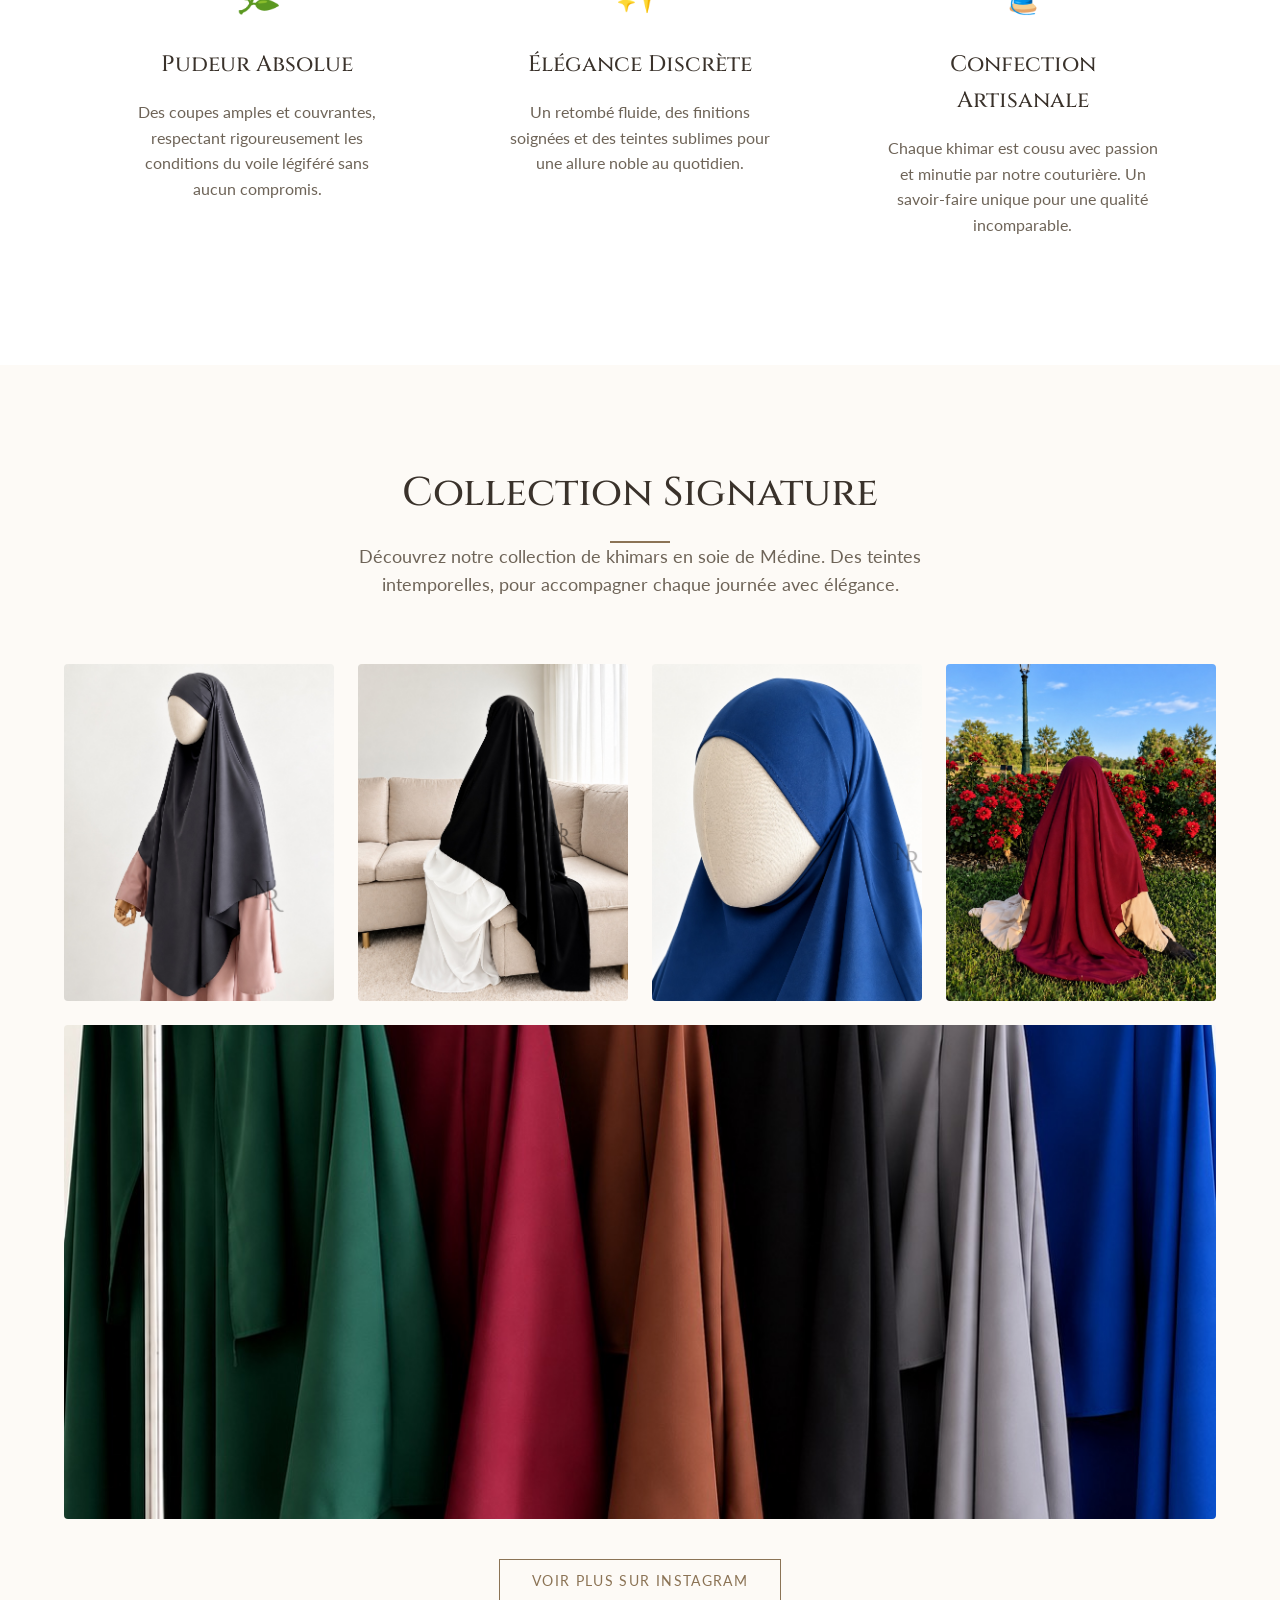
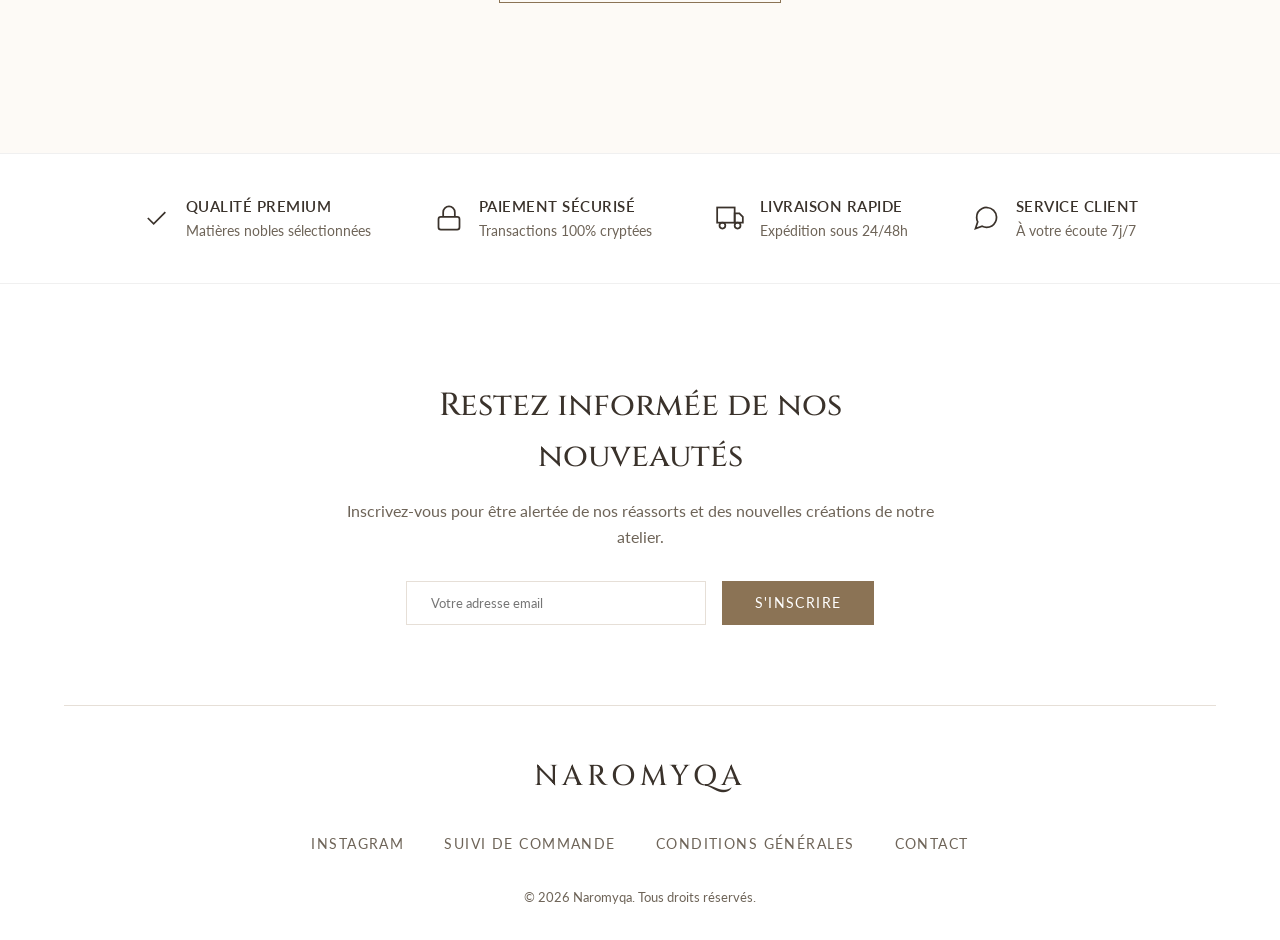
==== commit dbfe54e7: "fix: Swap Noir and Gris in landing page gallery" ====
--- a/index.html
+++ b/index.html
@@ -45,6 +45,7 @@
             <h2>L'essence de Naromyqa</h2>
             <div class="divider"></div>
         </div>
+        <div class="swipe-hint">Faites glisser <span>➔</span></div>
         <div class="features-grid">
             <div class="feature-card fade-in-up">
                 <div class="icon">🌿</div>
@@ -70,14 +71,15 @@
             <div class="divider"></div>
             <p class="collection-desc">Découvrez notre collection de khimars en soie de Médine. Des teintes intemporelles, pour accompagner chaque journée avec élégance.</p>
         </div>
+        <div class="swipe-hint">Faites glisser <span>➔</span></div>
         <div class="gallery-grid">
+            <div class="gallery-item">
+                <img src="assets/khimar-noir.jpg" alt="Khimar Noir">
+                <div class="overlay"><span>Noir</span></div>
+            </div>
             <div class="gallery-item">
                 <img src="assets/khimar-gris.jpg" alt="Khimar Gris">
                 <div class="overlay"><span>Gris</span></div>
-            </div>
-            <div class="gallery-item">
-                <img src="assets/khimar-noir.jpg" alt="Khimar Noir">
-                <div class="overlay"><span>Noir</span></div>
             </div>
             <div class="gallery-item">
                 <img src="assets/khimar-bleu.jpg" alt="Khimar Bleu Marine">
--- a/styles.css
+++ b/styles.css
@@ -14,13 +14,19 @@
     box-sizing: border-box;
 }
 
+html, body {
+    overflow-x: hidden;
+    width: 100%;
+    max-width: 100vw;
+}
+
 body {
     background-color: var(--bg-color);
     color: var(--text-primary);
     font-family: 'Lato', sans-serif;
     line-height: 1.6;
-    overflow-x: hidden;
     -webkit-font-smoothing: antialiased;
+    position: relative;
 }
 
 h1, h2, h3, .logo, .eyebrow {
@@ -1062,3 +1068,173 @@
     margin-bottom: 1rem;
     font-size: 0.9rem;
 }
+
+/* ========================================================= */
+/* --- OPTIMISATIONS MOBILES INTENSIVES (SMARTPHONE) --- */
+/* ========================================================= */
+@media (max-width: 768px) {
+    /* Navbar plus compacte */
+    .navbar {
+        padding: 1rem 5%;
+    }
+    .logo {
+        font-size: 1.4rem;
+    }
+    .nav-links {
+        gap: 1rem;
+    }
+    .nav-links a {
+        font-size: 0.8rem;
+    }
+
+    /* Hero Section : Moins de scroll, image visible de suite */
+    .hero {
+        min-height: auto;
+        padding: 6rem 5% 3rem;
+    }
+    .hero-title {
+        font-size: 2rem;
+        margin-bottom: 1rem;
+    }
+    .hero-subtitle {
+        font-size: 0.95rem;
+        margin-bottom: 1.5rem;
+    }
+    .hero-image {
+        max-height: 50vh; /* L'image ne prend que la moitié de l'écran maximum */
+    }
+
+    /* Sections générales : réduire les gros espaces (paddings) */
+    .features, .collection, .product-detail-container {
+        padding: 3rem 5%;
+    }
+    .section-header {
+        margin-bottom: 2rem;
+    }
+    .section-header h2 {
+        font-size: 1.8rem;
+    }
+    
+    /* Trust Bar (La barre de réassurance) - Scroll Horizontal sur Mobile */
+    .trust-bar {
+        gap: 1.5rem;
+        padding: 1.5rem 5%;
+        flex-direction: row; /* On force sur la même ligne */
+        flex-wrap: nowrap;
+        overflow-x: auto; /* Permet le scroll horizontal */
+        scroll-snap-type: x mandatory; /* Effet aimant doux */
+        -webkit-overflow-scrolling: touch;
+        justify-content: flex-start; /* Aligné à gauche pour scroller vers la droite */
+        scrollbar-width: none; /* Cache la barre de défilement (Firefox) */
+        width: 100%;
+        max-width: 100vw;
+    }
+    .trust-bar::-webkit-scrollbar {
+        display: none; /* Cache la barre de défilement (Chrome/Safari) */
+    }
+    .trust-item {
+        flex: 0 0 70%; /* Chaque icône prend 70% de l'écran, invitant à scroller */
+        scroll-snap-align: start;
+        flex-direction: column;
+        gap: 0.5rem;
+        text-align: center;
+    }
+
+    /* Grille de Features et Galerie - Scroll Horizontal sur Mobile */
+    .features-grid, .gallery-grid {
+        display: flex;
+        flex-direction: row;
+        flex-wrap: nowrap;
+        overflow-x: auto;
+        scroll-snap-type: x mandatory;
+        -webkit-overflow-scrolling: touch;
+        scrollbar-width: none;
+        gap: 1.5rem;
+        padding-bottom: 1rem;
+        width: 100%;
+        max-width: 100vw;
+    }
+    .features-grid::-webkit-scrollbar, .gallery-grid::-webkit-scrollbar {
+        display: none;
+    }
+    
+    .feature-card, .gallery-item {
+        flex: 0 0 85%; /* Chaque carte/image prend 85% de l'écran */
+        scroll-snap-align: center;
+    }
+
+    /* Page Produit */
+    .product-detail-container {
+        padding-top: 6rem;
+    }
+    .product-info-panel h1 {
+        font-size: 2rem;
+    }
+    .product-gallery img {
+        max-height: 60vh;
+    }
+    .add-to-cart-wrapper {
+        flex-direction: column; /* Le bouton Ajout Panier prend toute la largeur */
+    }
+    .qty-selector {
+        width: 100%;
+        justify-content: center;
+        margin-bottom: 1rem;
+    }
+    
+    /* Panier & Checkout */
+    .cart-drawer {
+        width: 100%; /* Le panier prend tout l'écran sur mobile */
+    }
+    .checkout-container {
+        padding: 5rem 5% 2rem;
+    }
+    .checkout-grid {
+        grid-template-columns: 1fr;
+        gap: 2rem;
+    }
+    
+    /* Barre d'ajout au panier flottante */
+    .sticky-cart-bar {
+        padding: 0.8rem 5%;
+        flex-direction: column;
+        gap: 0.8rem;
+        text-align: center;
+    }
+    .sticky-product-info {
+        justify-content: center;
+    }
+    .sticky-add-btn {
+        width: 100%;
+    }
+}
+
+/* Animation Swipe Hint globale */
+.swipe-hint {
+    display: none;
+}
+
+@media (max-width: 768px) {
+    .swipe-hint {
+        display: block;
+        text-align: right;
+        font-family: 'Cinzel', serif;
+        font-size: 0.75rem;
+        color: var(--accent);
+        text-transform: uppercase;
+        letter-spacing: 2px;
+        margin-bottom: 15px;
+        padding-right: 5%;
+        opacity: 0.8;
+    }
+    
+    .swipe-hint span {
+        display: inline-block;
+        animation: swipeArrow 2s infinite ease-in-out;
+    }
+    
+    @keyframes swipeArrow {
+        0%, 100% { transform: translateX(0); opacity: 0.5; }
+        50% { transform: translateX(8px); opacity: 1; }
+    }
+}
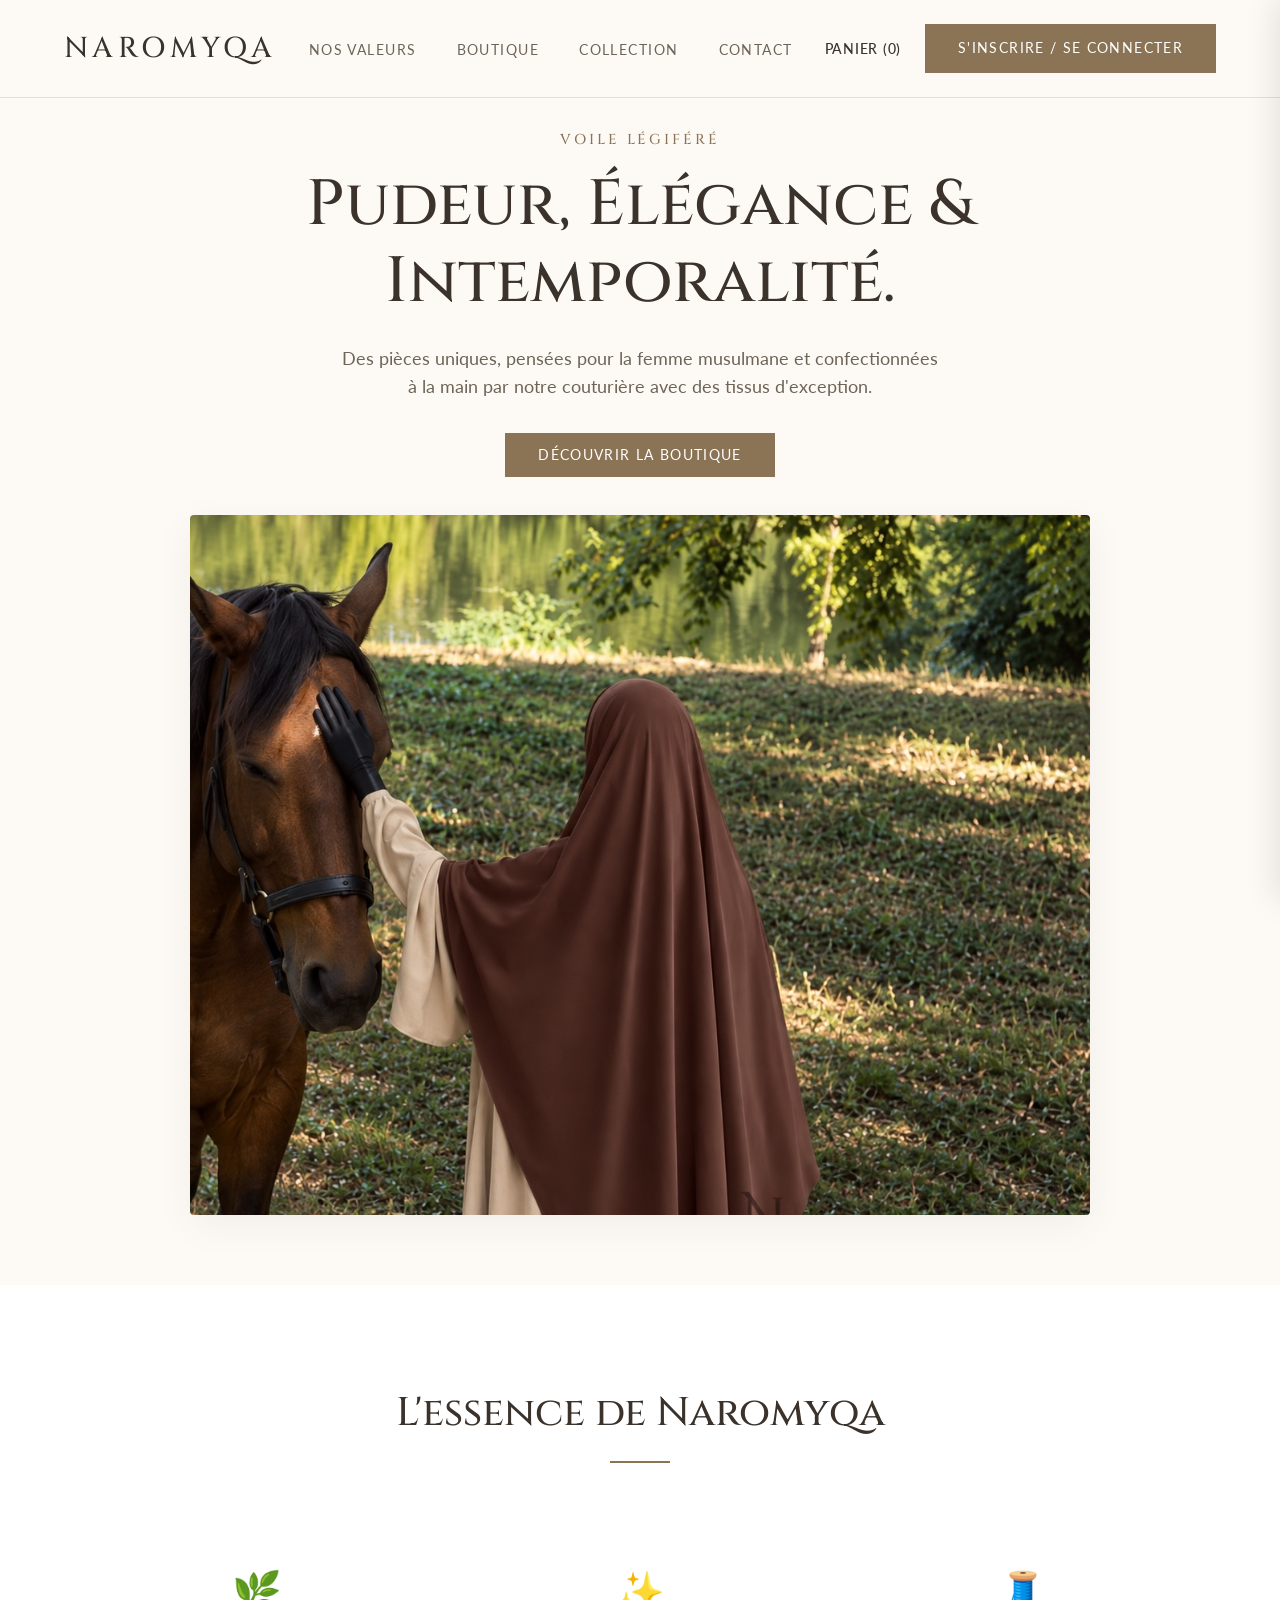
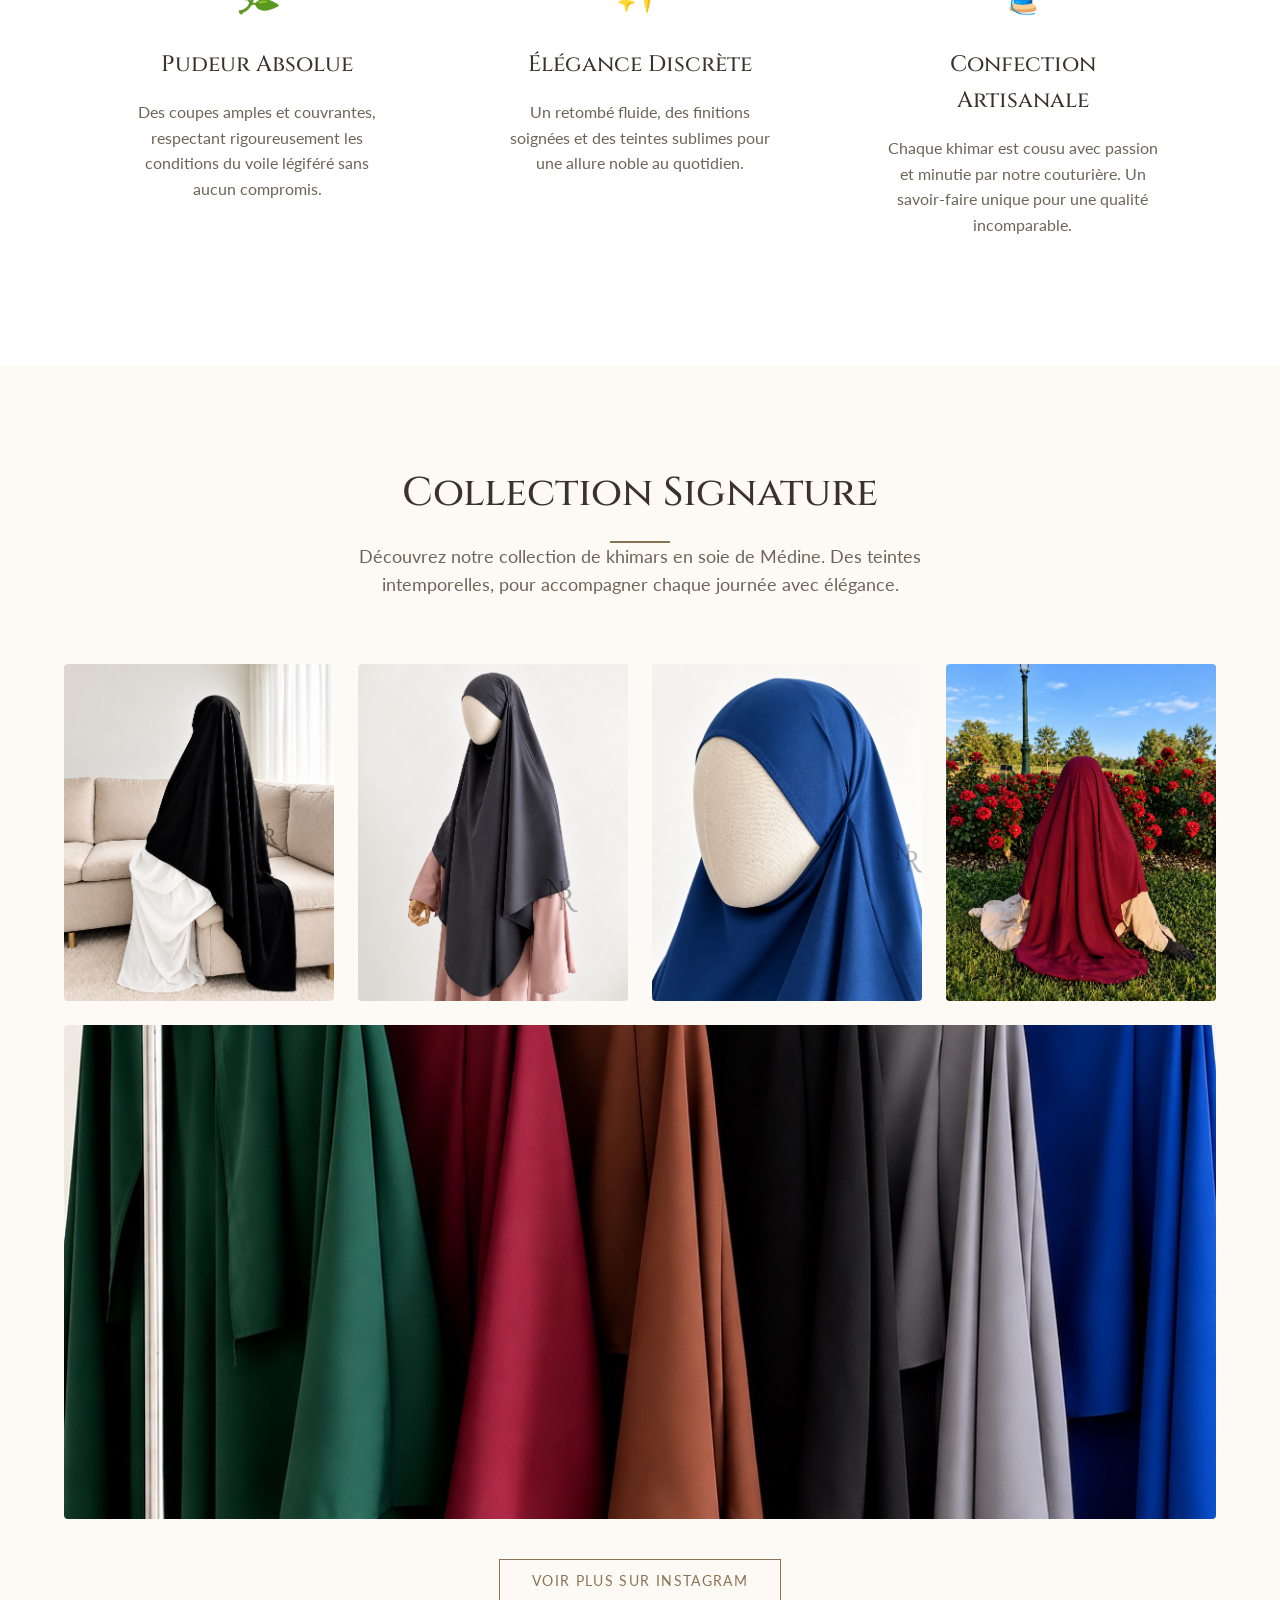
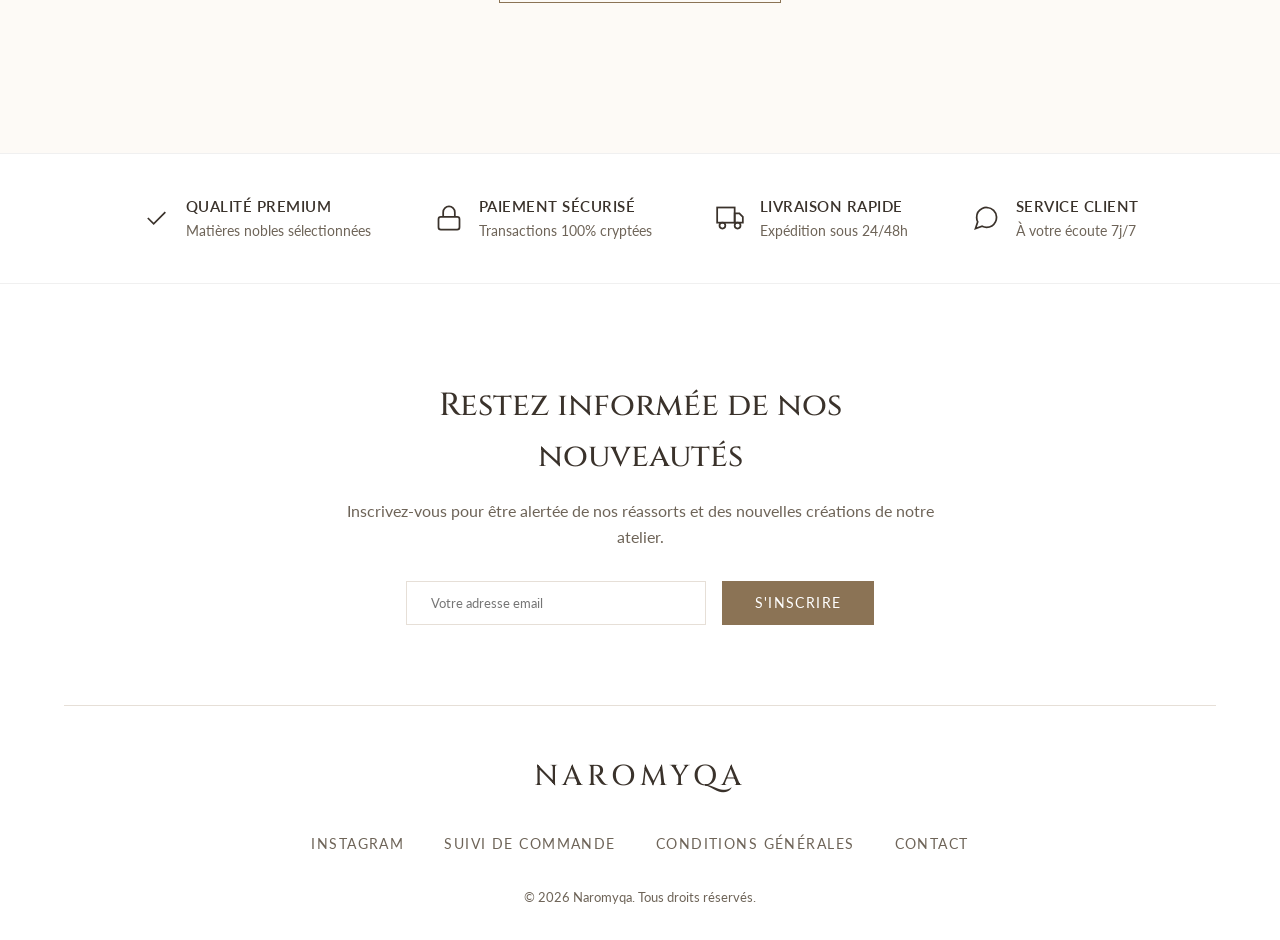
==== commit cd93aaf9: "fix: Swap text instead of images for Noir and Gris" ====
--- a/index.html
+++ b/index.html
@@ -74,11 +74,11 @@
         <div class="swipe-hint">Faites glisser <span>➔</span></div>
         <div class="gallery-grid">
             <div class="gallery-item">
-                <img src="assets/khimar-noir.jpg" alt="Khimar Noir">
+                <img src="assets/khimar-gris.jpg" alt="Khimar Noir">
                 <div class="overlay"><span>Noir</span></div>
             </div>
             <div class="gallery-item">
-                <img src="assets/khimar-gris.jpg" alt="Khimar Gris">
+                <img src="assets/khimar-noir.jpg" alt="Khimar Gris">
                 <div class="overlay"><span>Gris</span></div>
             </div>
             <div class="gallery-item">
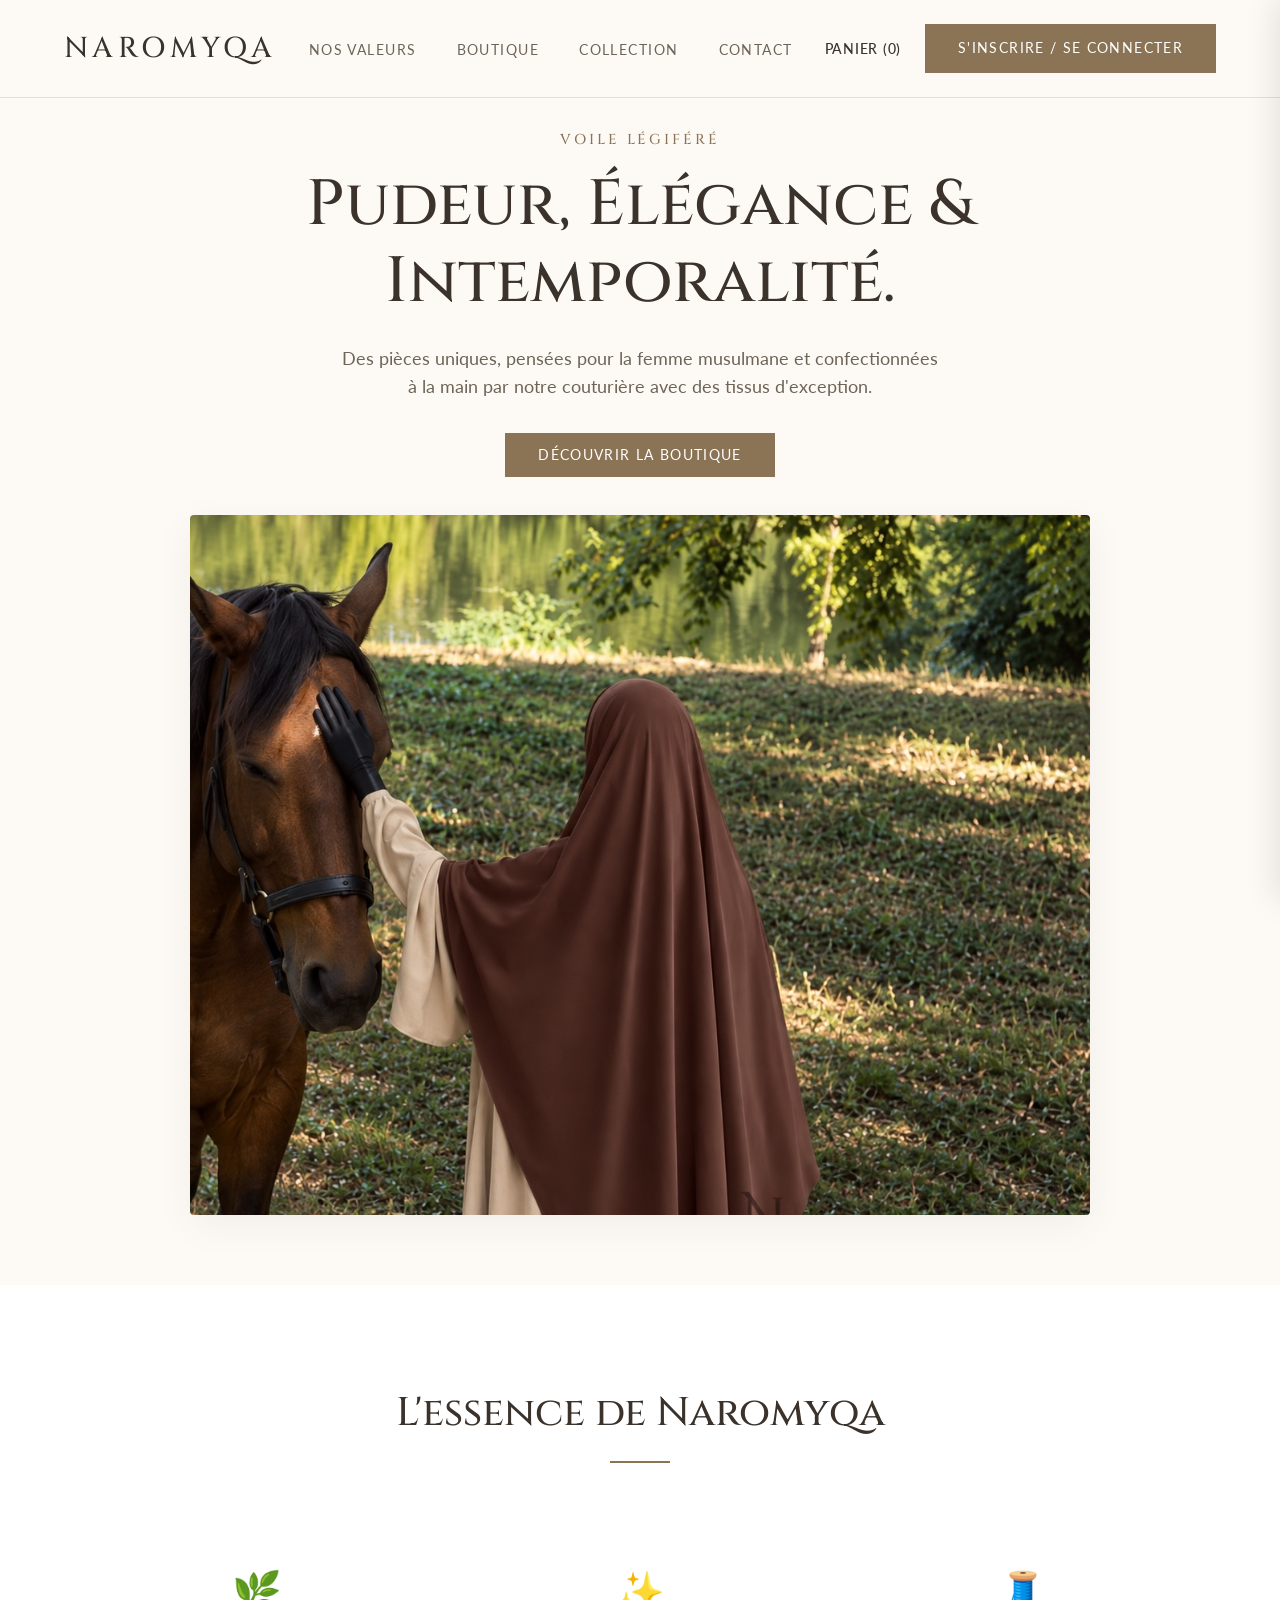
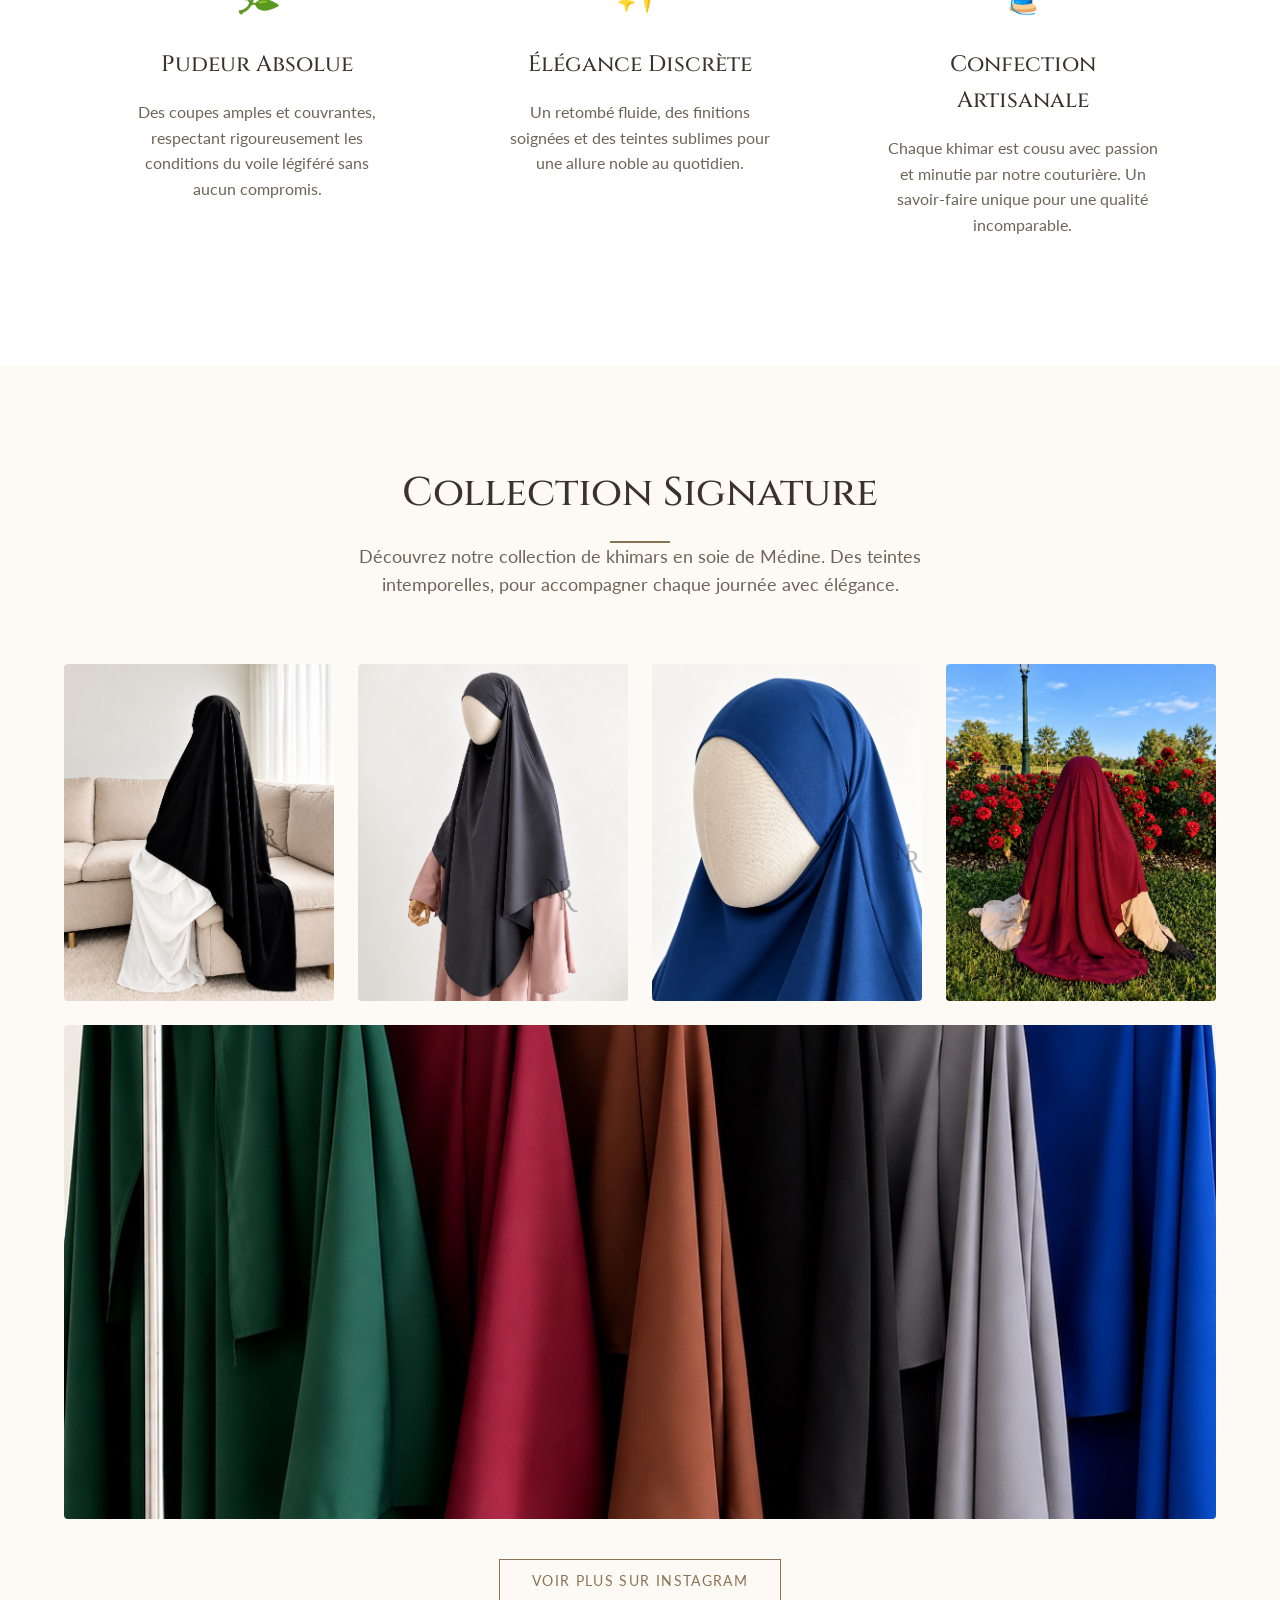
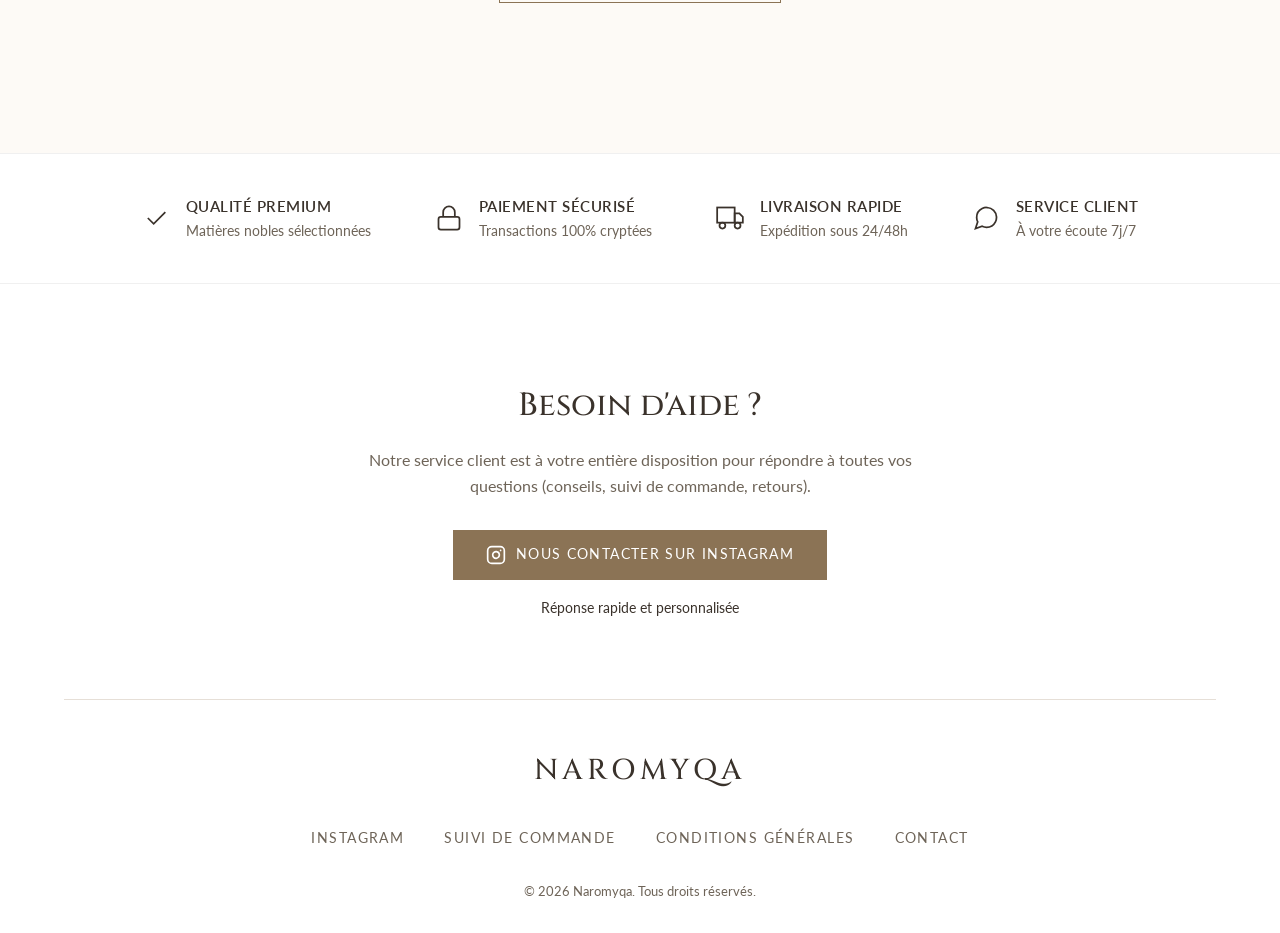
==== commit 55e85283: "feat: Replace newsletter with direct Instagram contact button" ====
--- a/index.html
+++ b/index.html
@@ -133,12 +133,19 @@
 
     <footer id="contact" class="footer">
         <div class="footer-cta fade-in-up">
-            <h2>Restez informée de nos nouveautés</h2>
-            <p>Inscrivez-vous pour être alertée de nos réassorts et des nouvelles créations de notre atelier.</p>
-            <form class="waitlist-form">
-                <input type="email" placeholder="Votre adresse email" required>
-                <button type="submit" class="btn-primary">S'inscrire</button>
-            </form>
+            <h2>Besoin d'aide ?</h2>
+            <p>Notre service client est à votre entière disposition pour répondre à toutes vos questions (conseils, suivi de commande, retours).</p>
+            <div style="margin-top: 2rem;">
+                <a href="https://ig.me/m/naromyqa" target="_blank" class="btn-primary" style="display:inline-flex; align-items:center; gap: 10px; text-decoration: none;">
+                    <svg width="20" height="20" viewBox="0 0 24 24" fill="none" stroke="currentColor" stroke-width="2" stroke-linecap="round" stroke-linejoin="round">
+                        <rect x="2" y="2" width="20" height="20" rx="5" ry="5"></rect>
+                        <path d="M16 11.37A4 4 0 1 1 12.63 8 4 4 0 0 1 16 11.37z"></path>
+                        <line x1="17.5" y1="6.5" x2="17.51" y2="6.5"></line>
+                    </svg>
+                    Nous contacter sur Instagram
+                </a>
+            </div>
+            <p style="margin-top: 1rem; font-size: 0.9rem; color: var(--text-light);">Réponse rapide et personnalisée</p>
         </div>
         <div class="footer-bottom">
             <div class="logo">NAROMYQA</div>
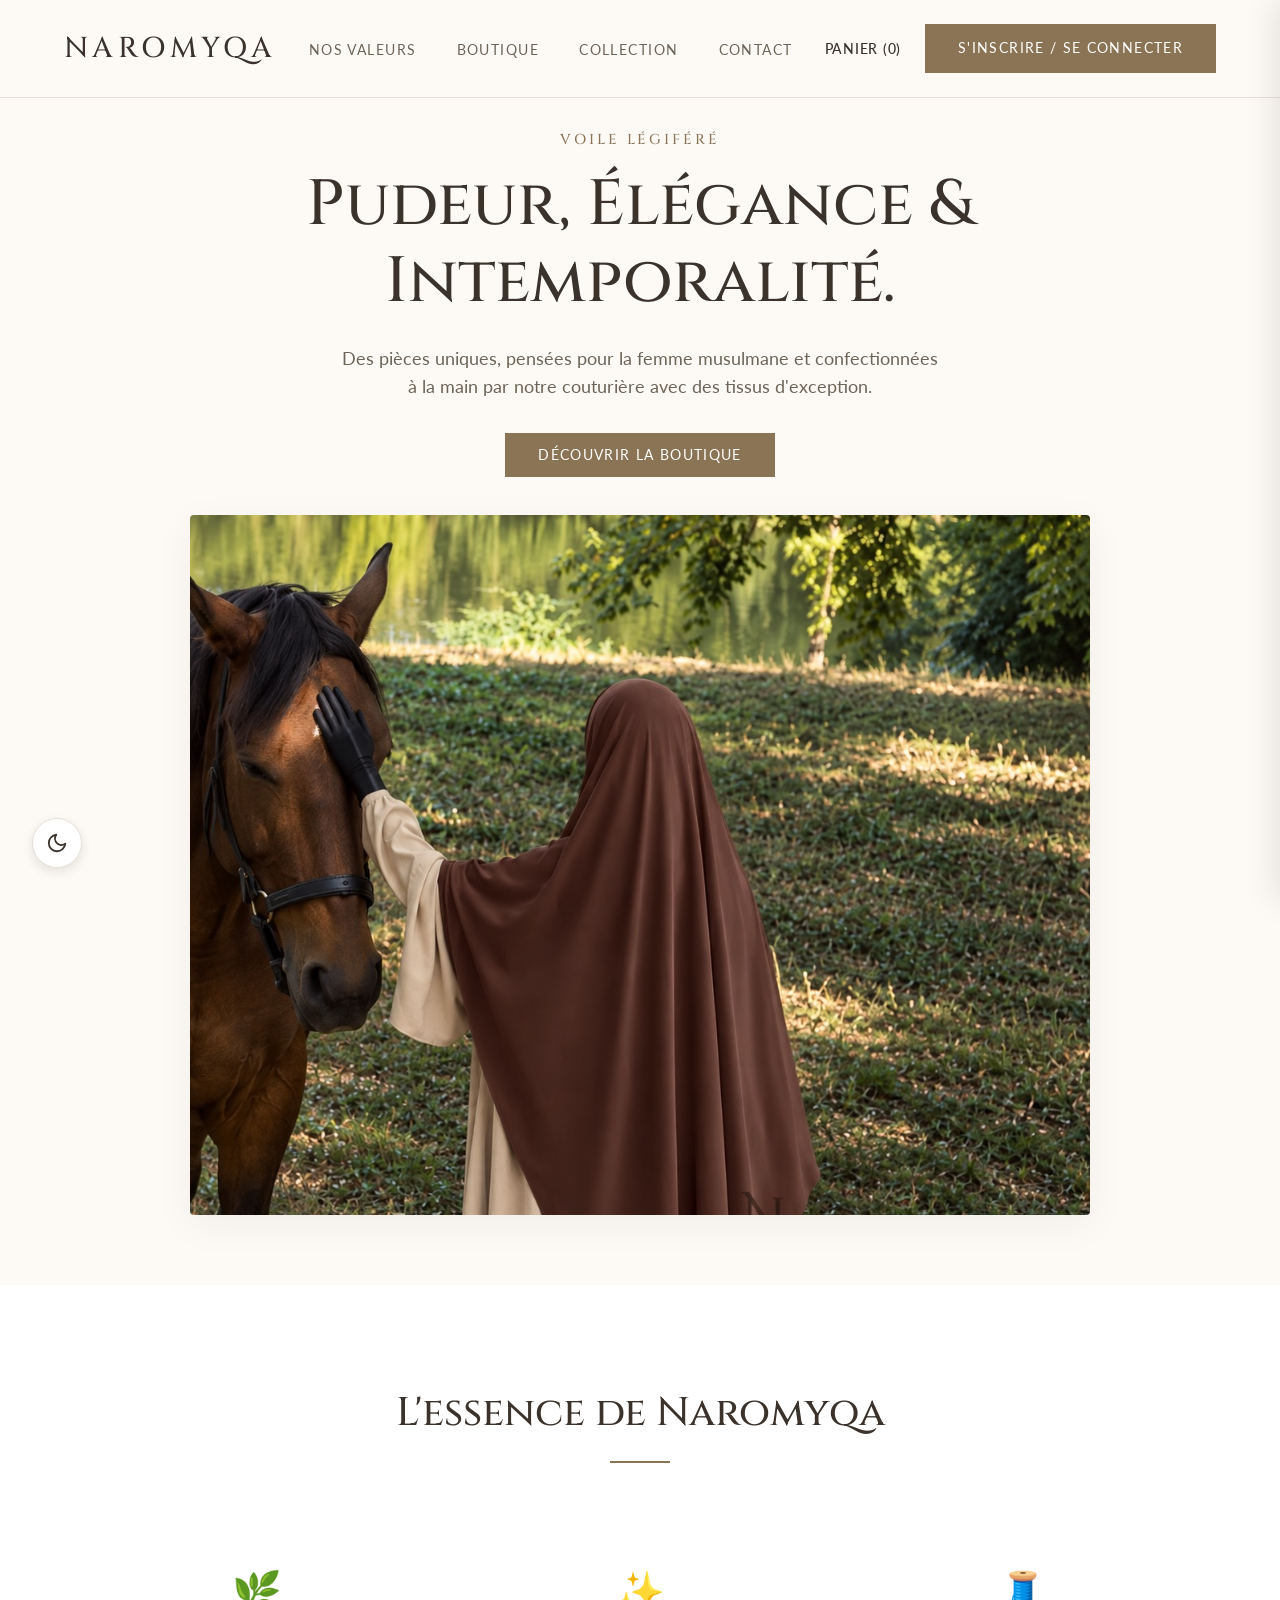
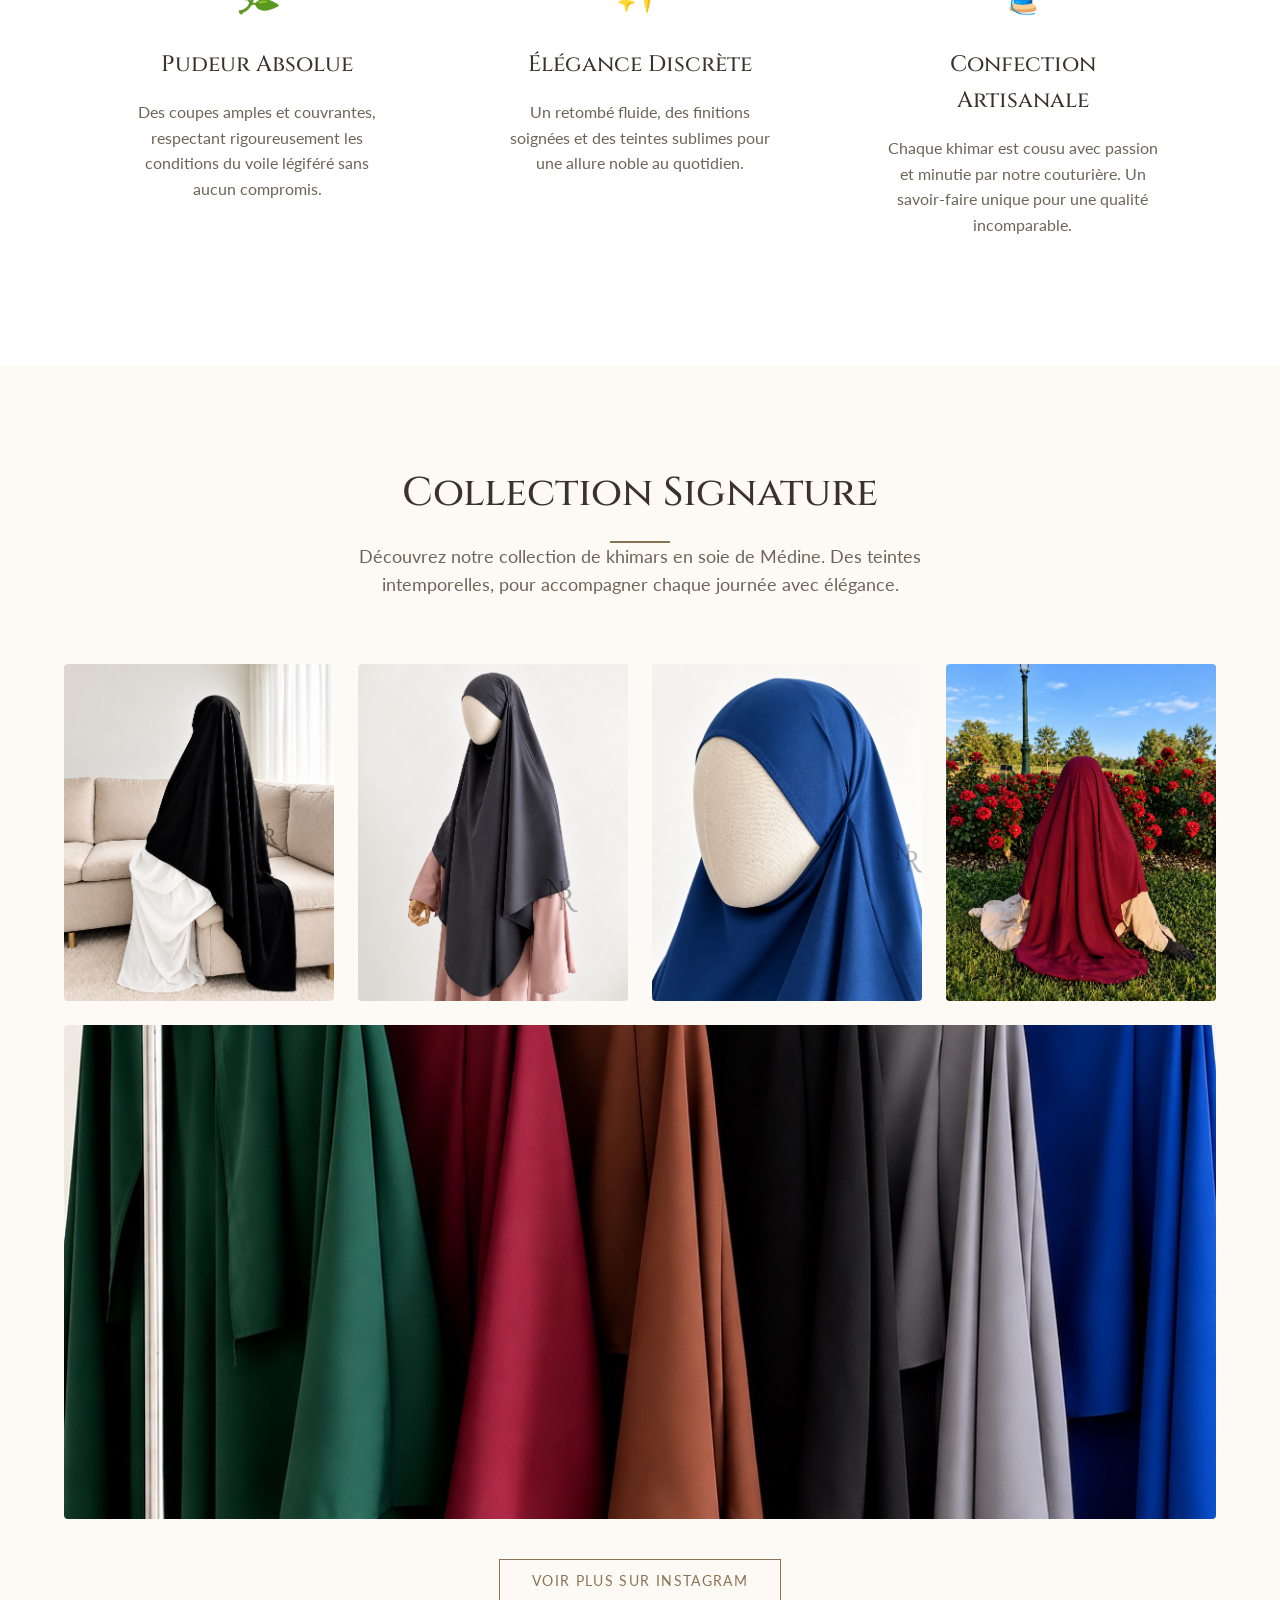
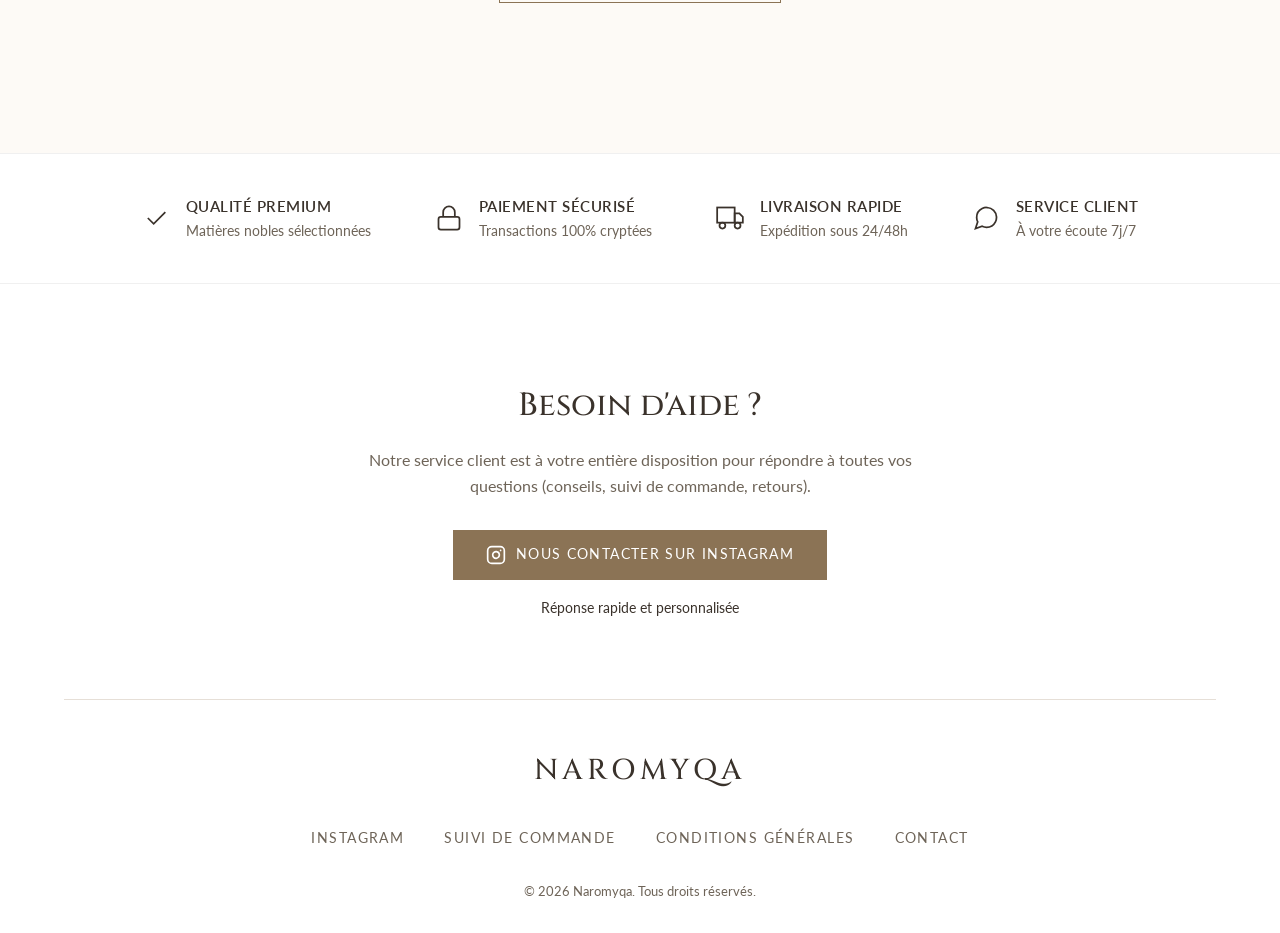
==== commit 1f6c4f0a: "feat: Add global dark mode toggle" ====
--- a/index.html
+++ b/index.html
@@ -10,6 +10,7 @@
     <link href="https://fonts.googleapis.com/css2?family=Cinzel:wght@400;500;600&family=Lato:wght@300;400&display=swap" rel="stylesheet">
     <link rel="stylesheet" href="styles.css">
     <script src="https://cdn.jsdelivr.net/npm/@supabase/supabase-js@2"></script>
+    <script src="theme.js"></script>
 </head>
 <body>
     <nav class="navbar">
--- a/styles.css
+++ b/styles.css
@@ -1238,3 +1238,47 @@
         50% { transform: translateX(8px); opacity: 1; }
     }
 }
+
+/* DARK MODE */
+[data-theme="dark"] {
+    --bg-color: #121212;
+    --text-primary: #fdfaf6;
+    --text-secondary: #c0b8b0;
+    --accent: #d2b48c; 
+    --accent-hover: #f0e6d2;
+    --surface: #1e1e1e;
+    --border: #333333;
+}
+
+body {
+    transition: background-color 0.3s ease, color 0.3s ease;
+}
+
+.theme-toggle-floating {
+    position: fixed;
+    bottom: 2rem;
+    left: 2rem;
+    width: 50px;
+    height: 50px;
+    border-radius: 50%;
+    background-color: var(--surface);
+    color: var(--text-primary);
+    border: 1px solid var(--border);
+    box-shadow: 0 4px 12px rgba(0,0,0,0.1);
+    display: flex;
+    align-items: center;
+    justify-content: center;
+    cursor: pointer;
+    z-index: 1000;
+    transition: all 0.3s ease;
+}
+
+.theme-toggle-floating:hover {
+    transform: translateY(-3px);
+    box-shadow: 0 6px 16px rgba(0,0,0,0.15);
+    color: var(--accent);
+}
+
+[data-theme="dark"] .theme-toggle-floating {
+    box-shadow: 0 4px 12px rgba(0,0,0,0.4);
+}
